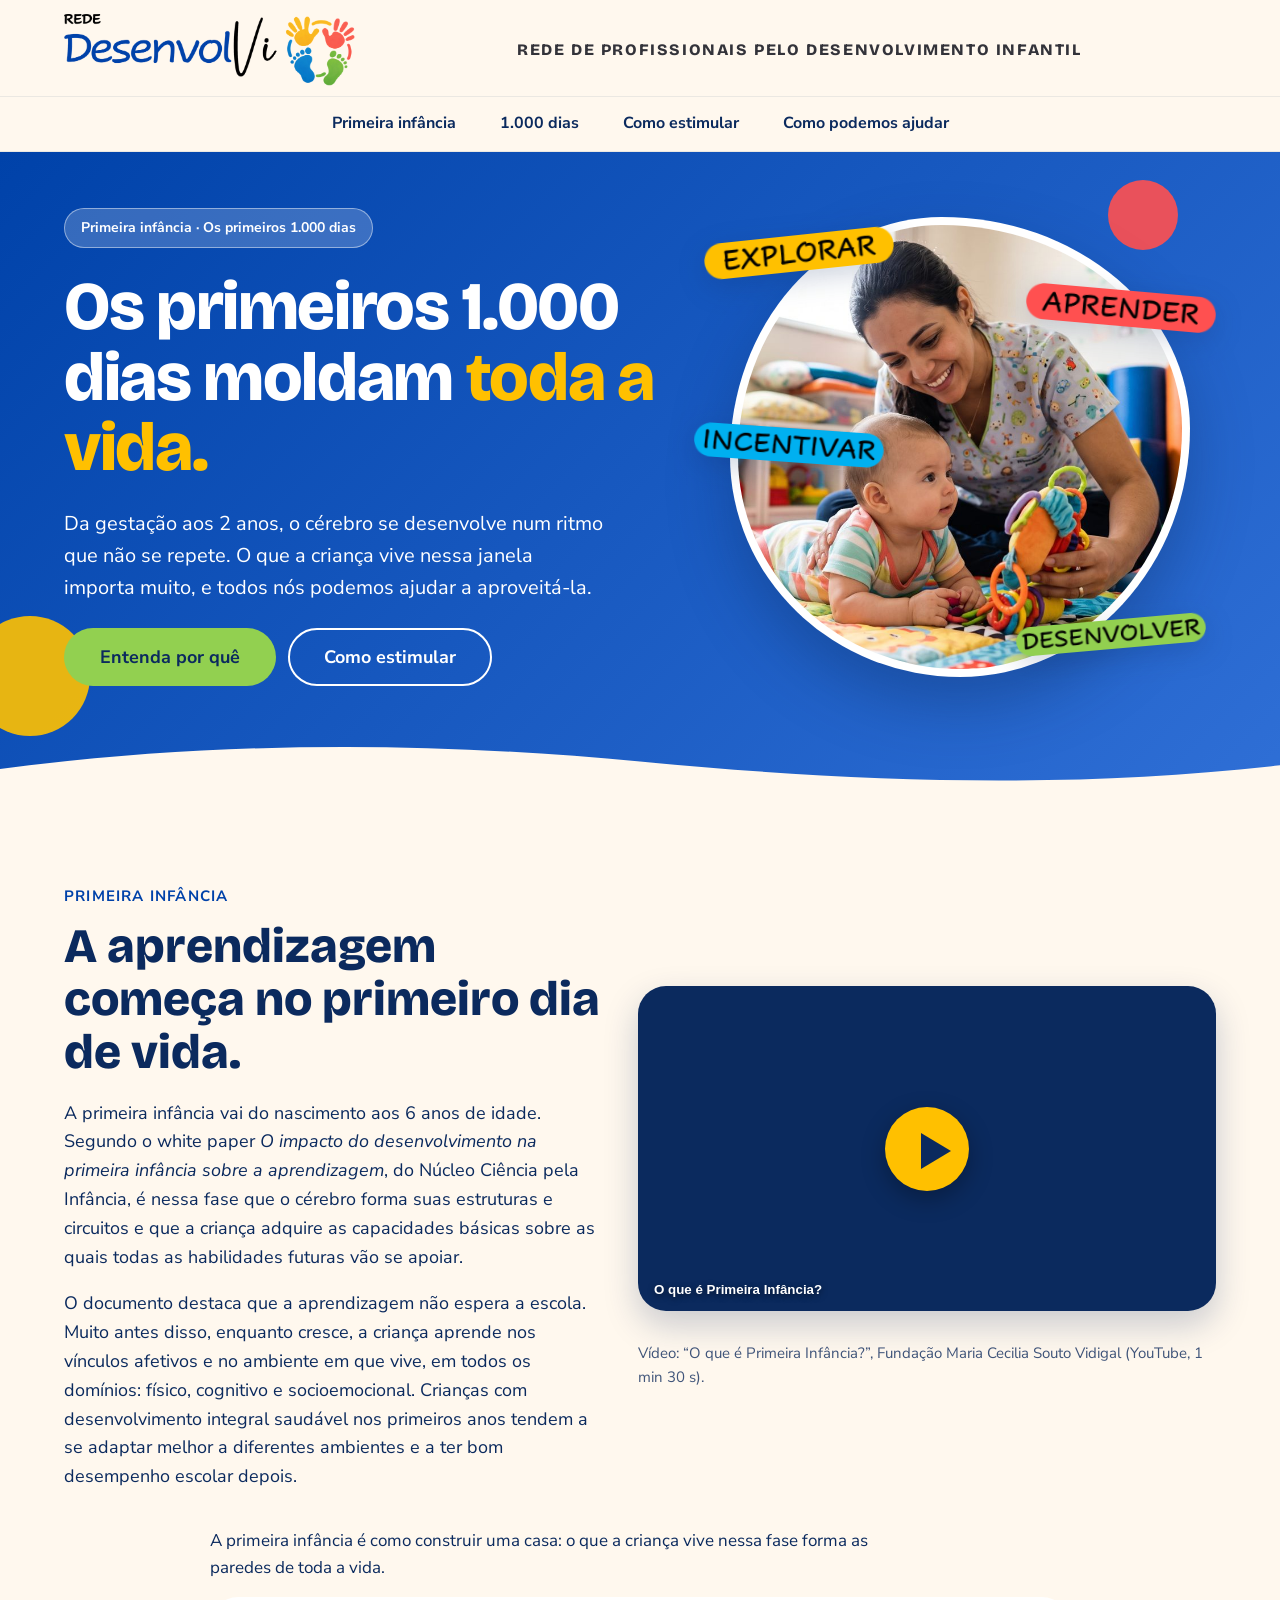
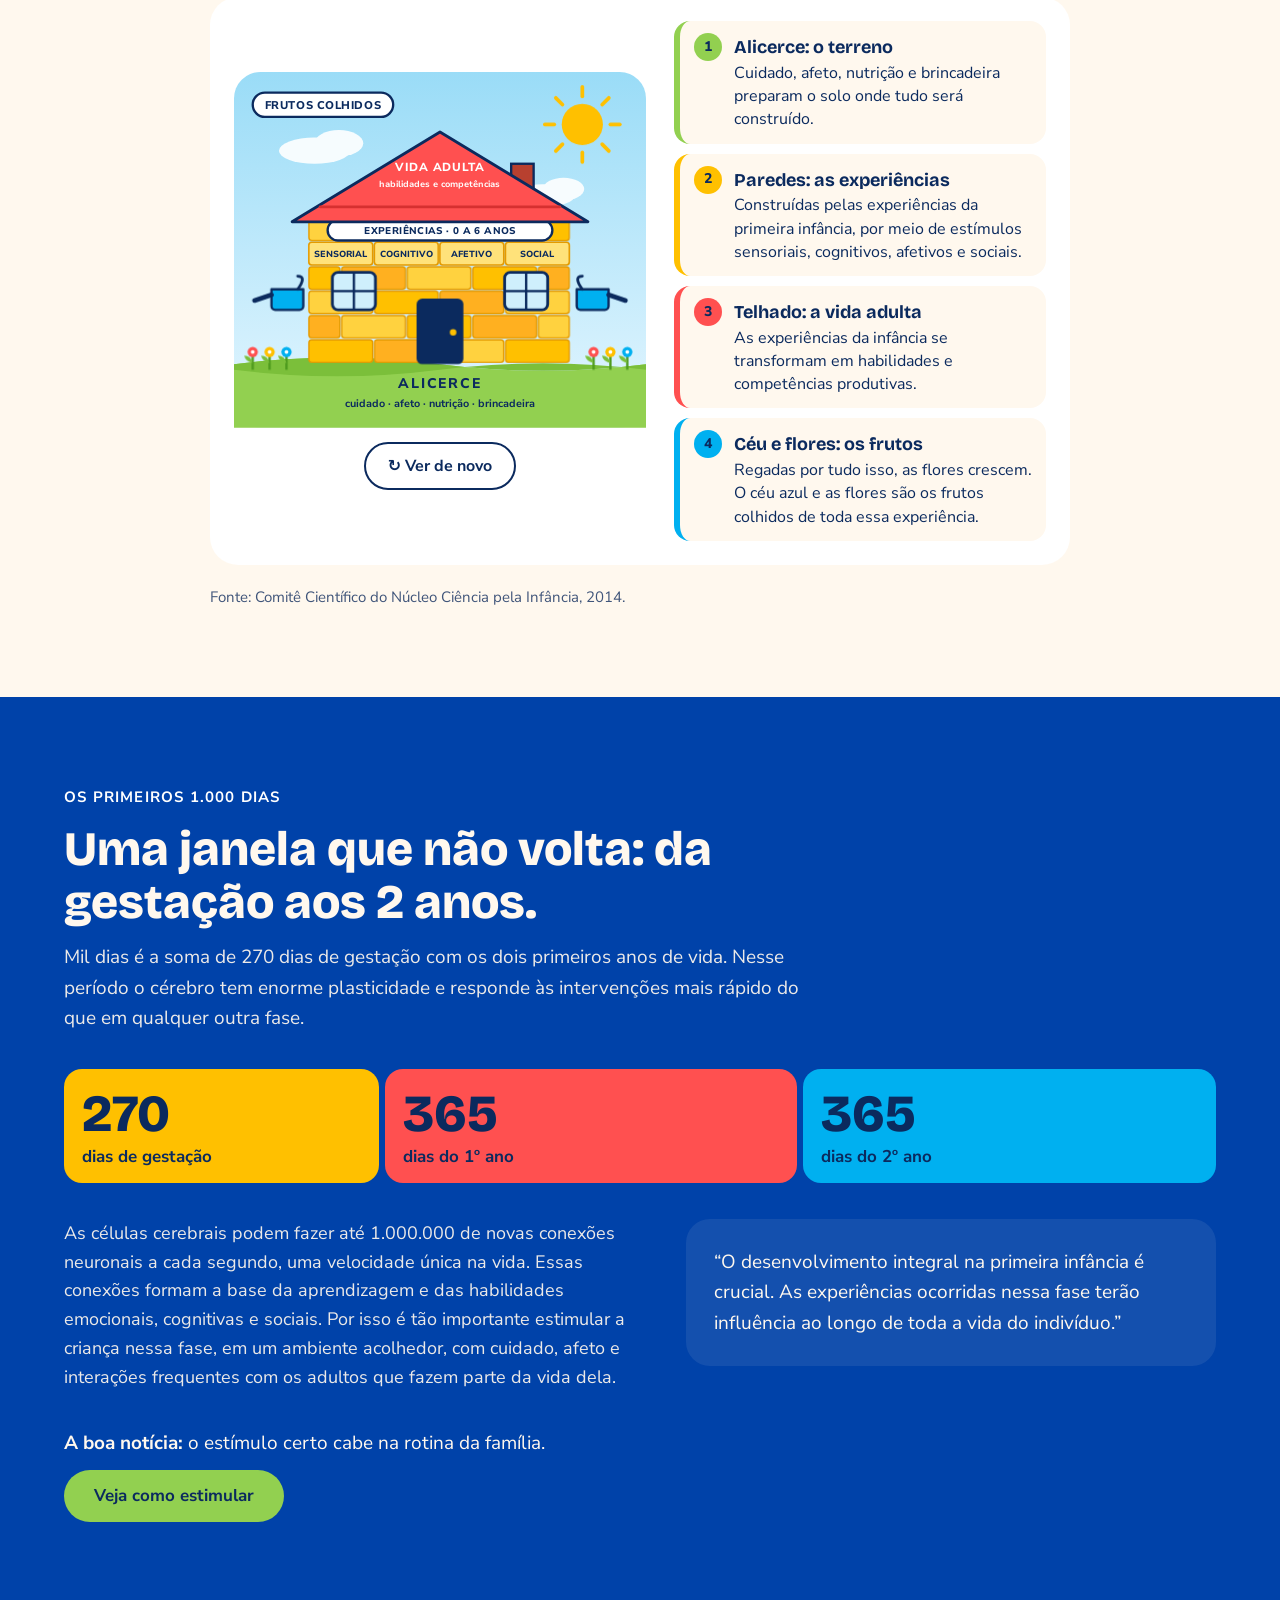
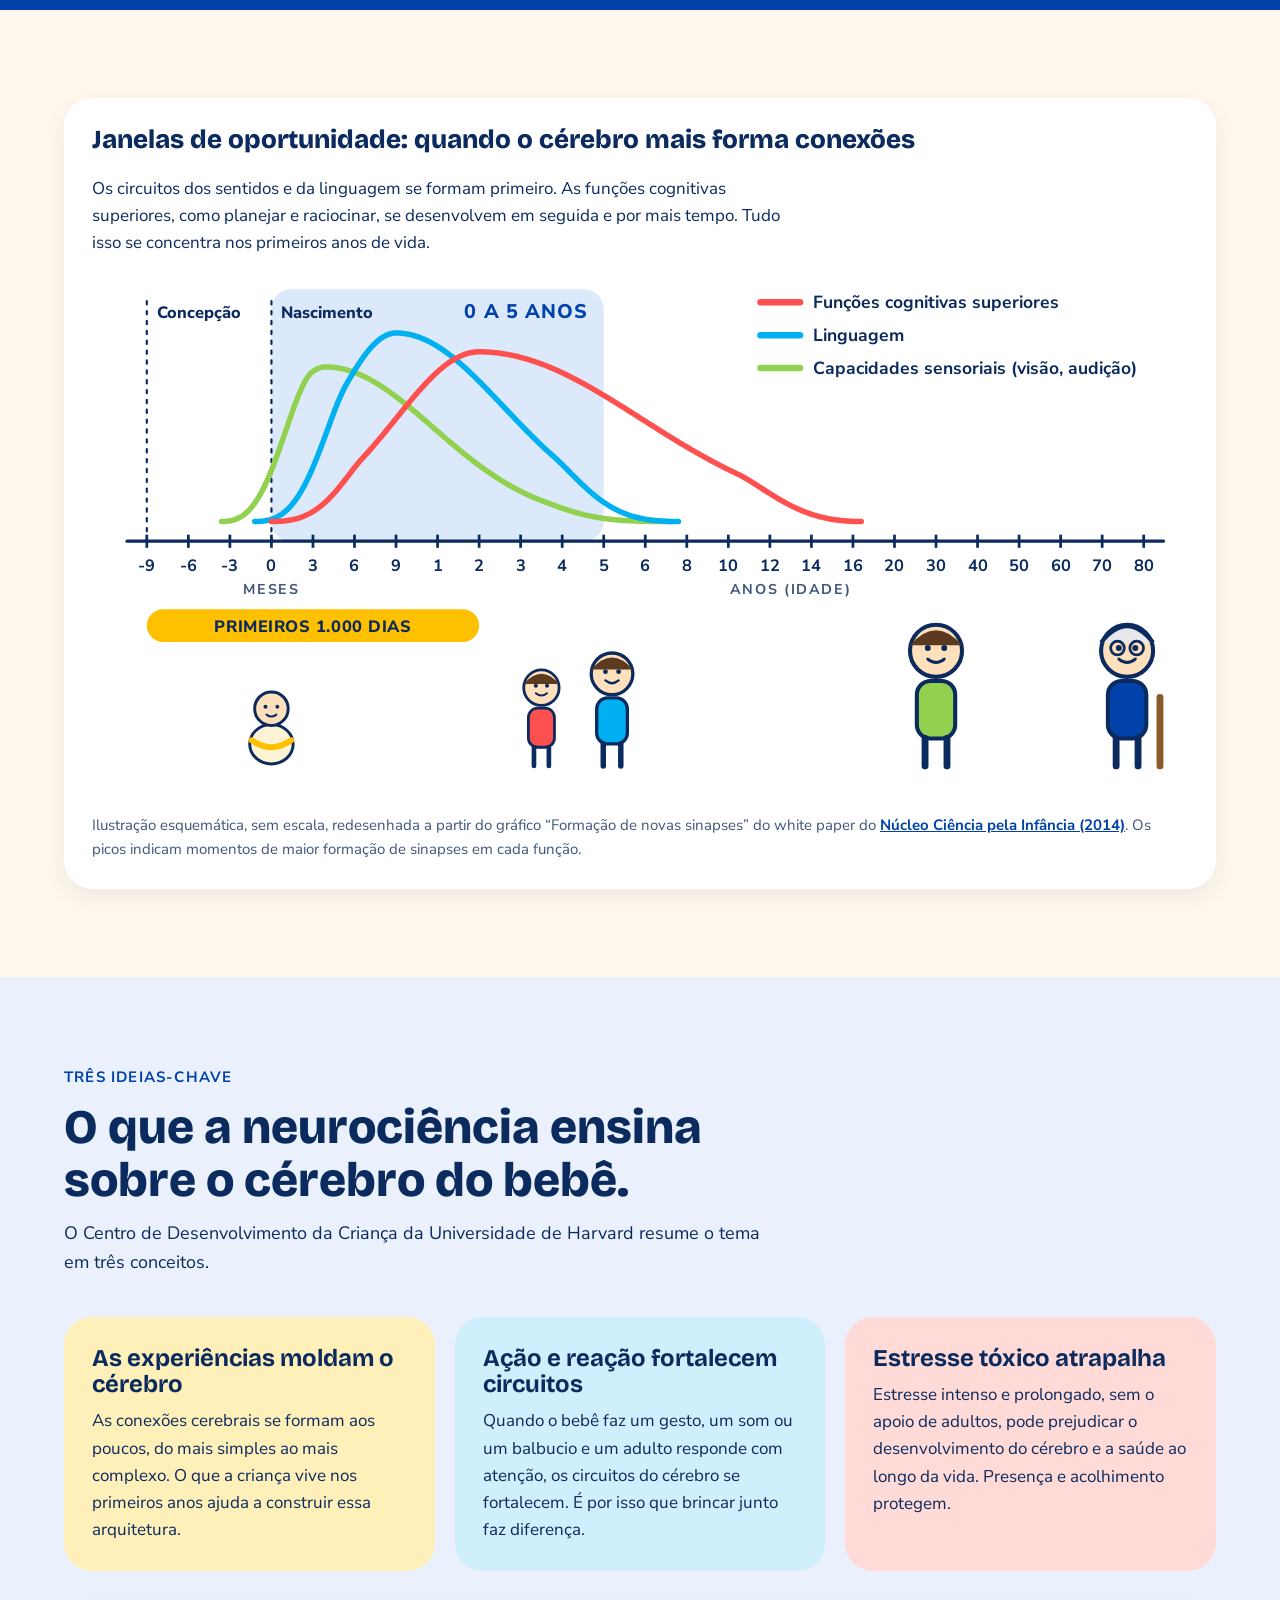
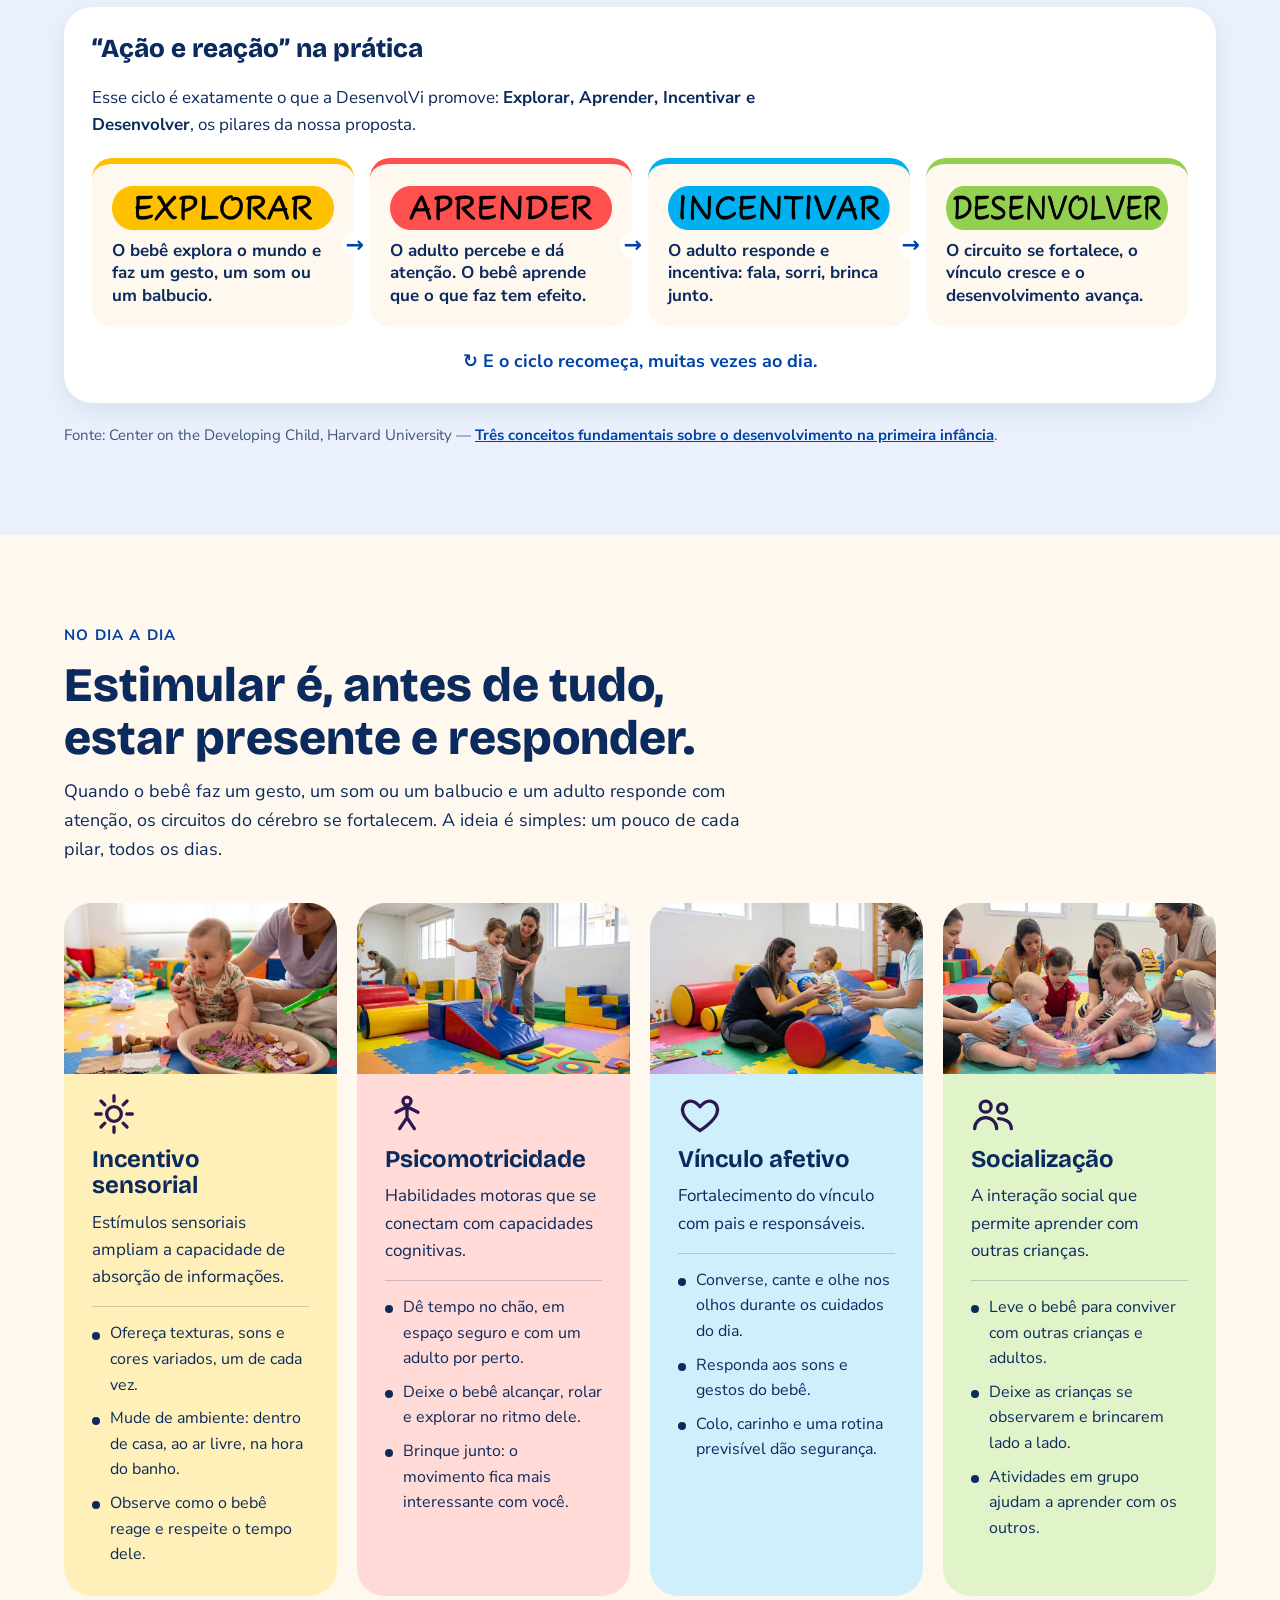
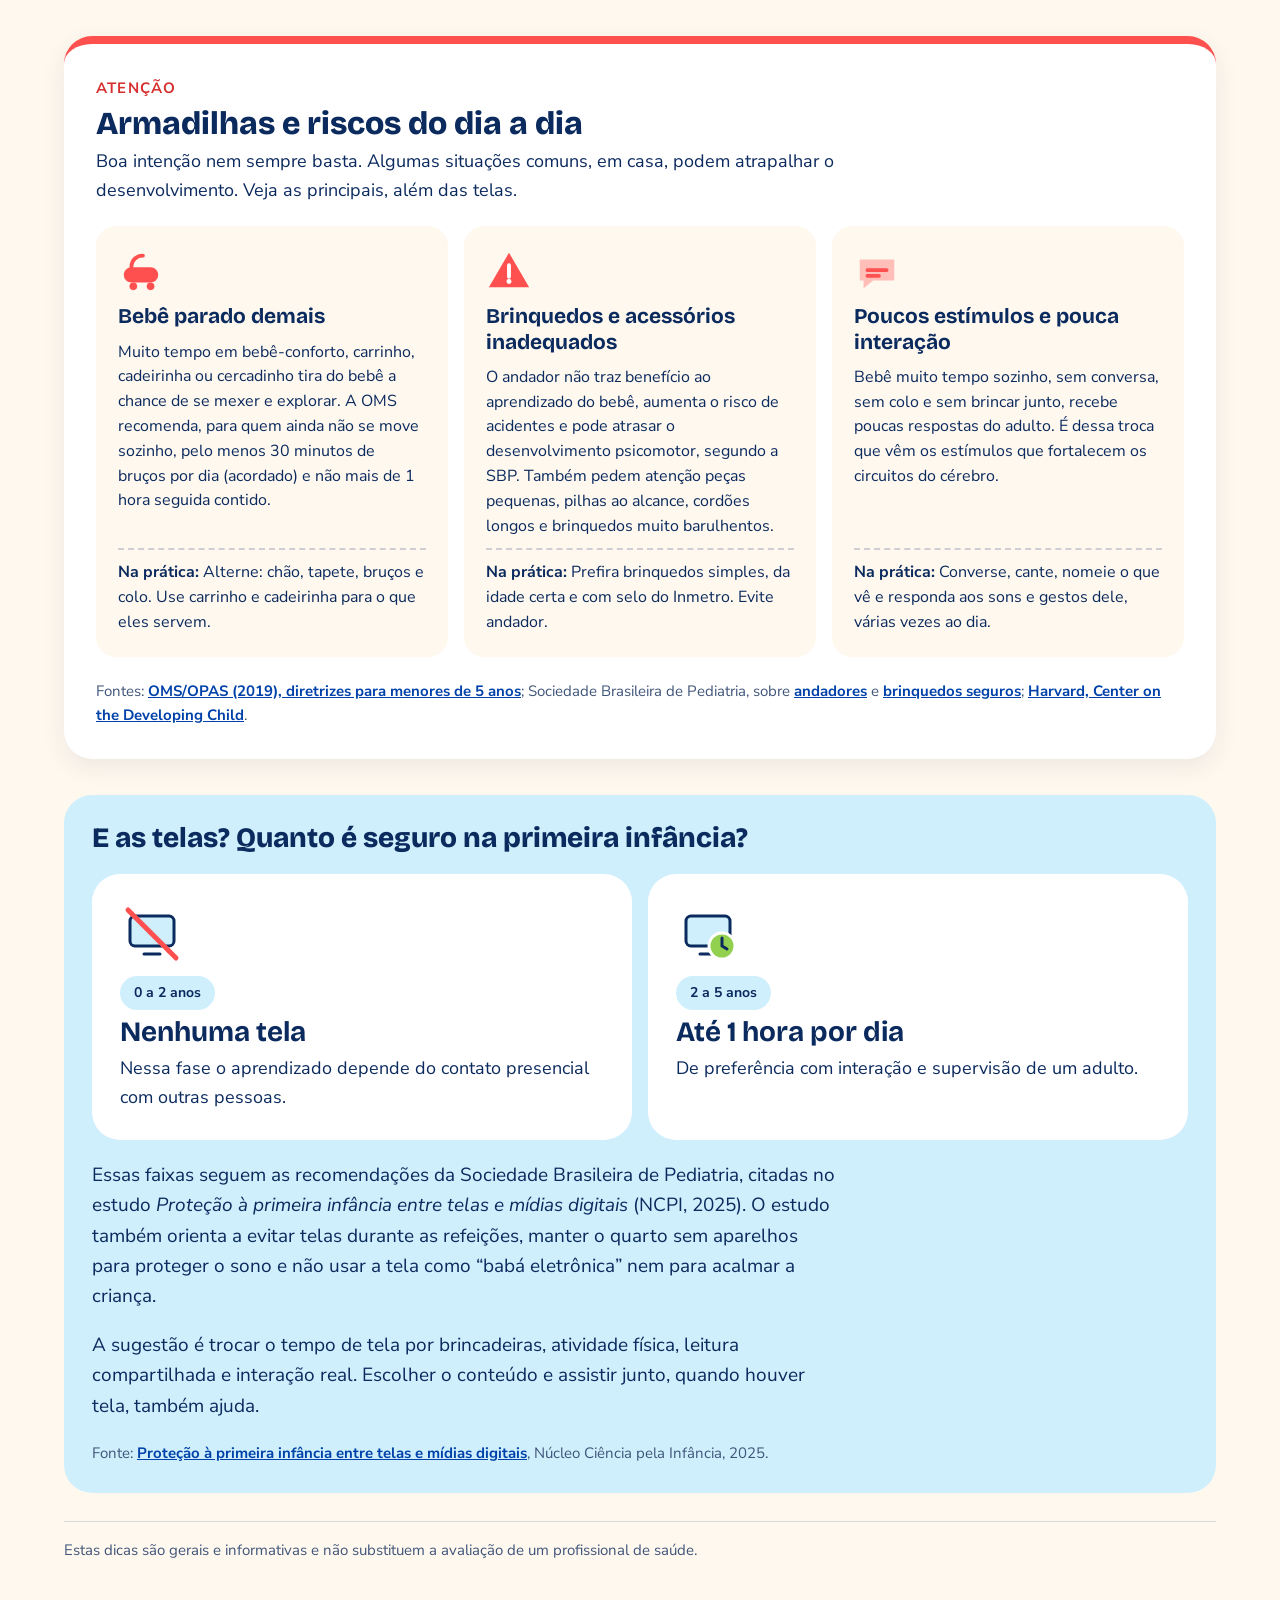
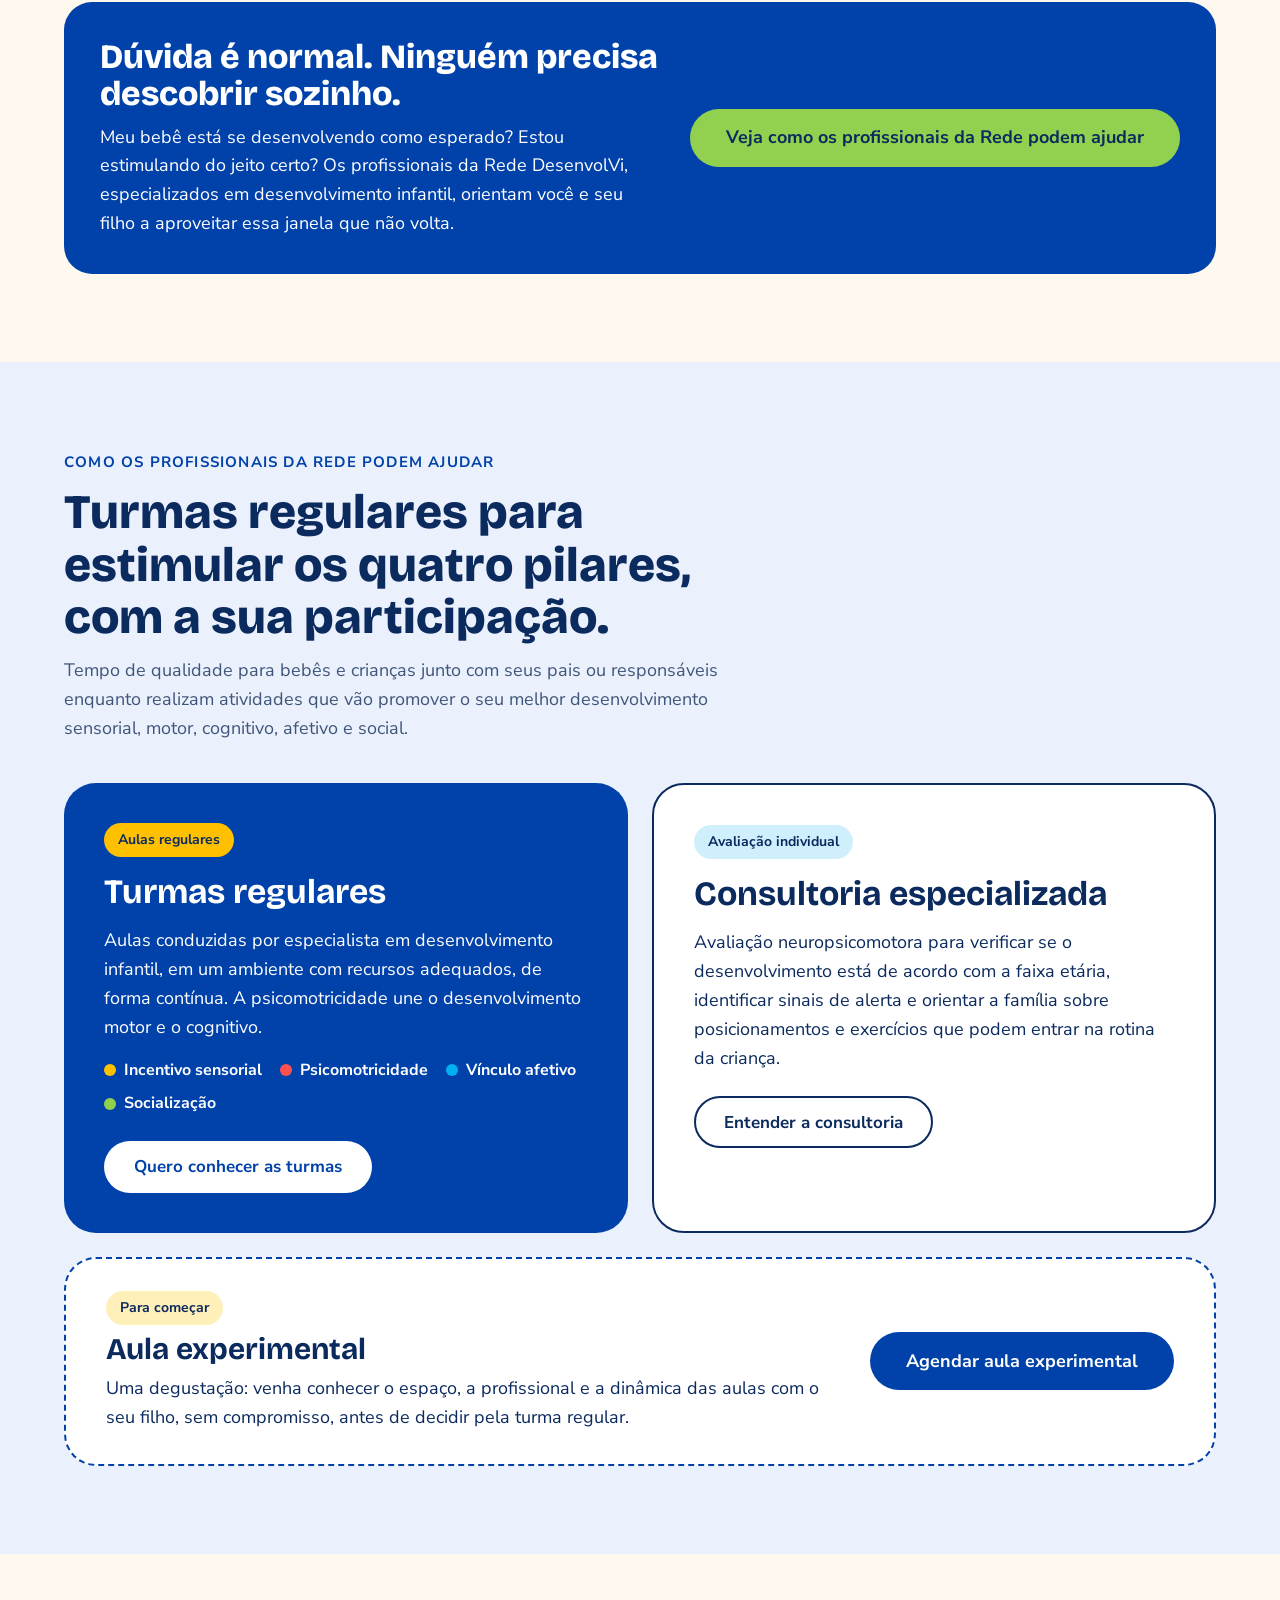
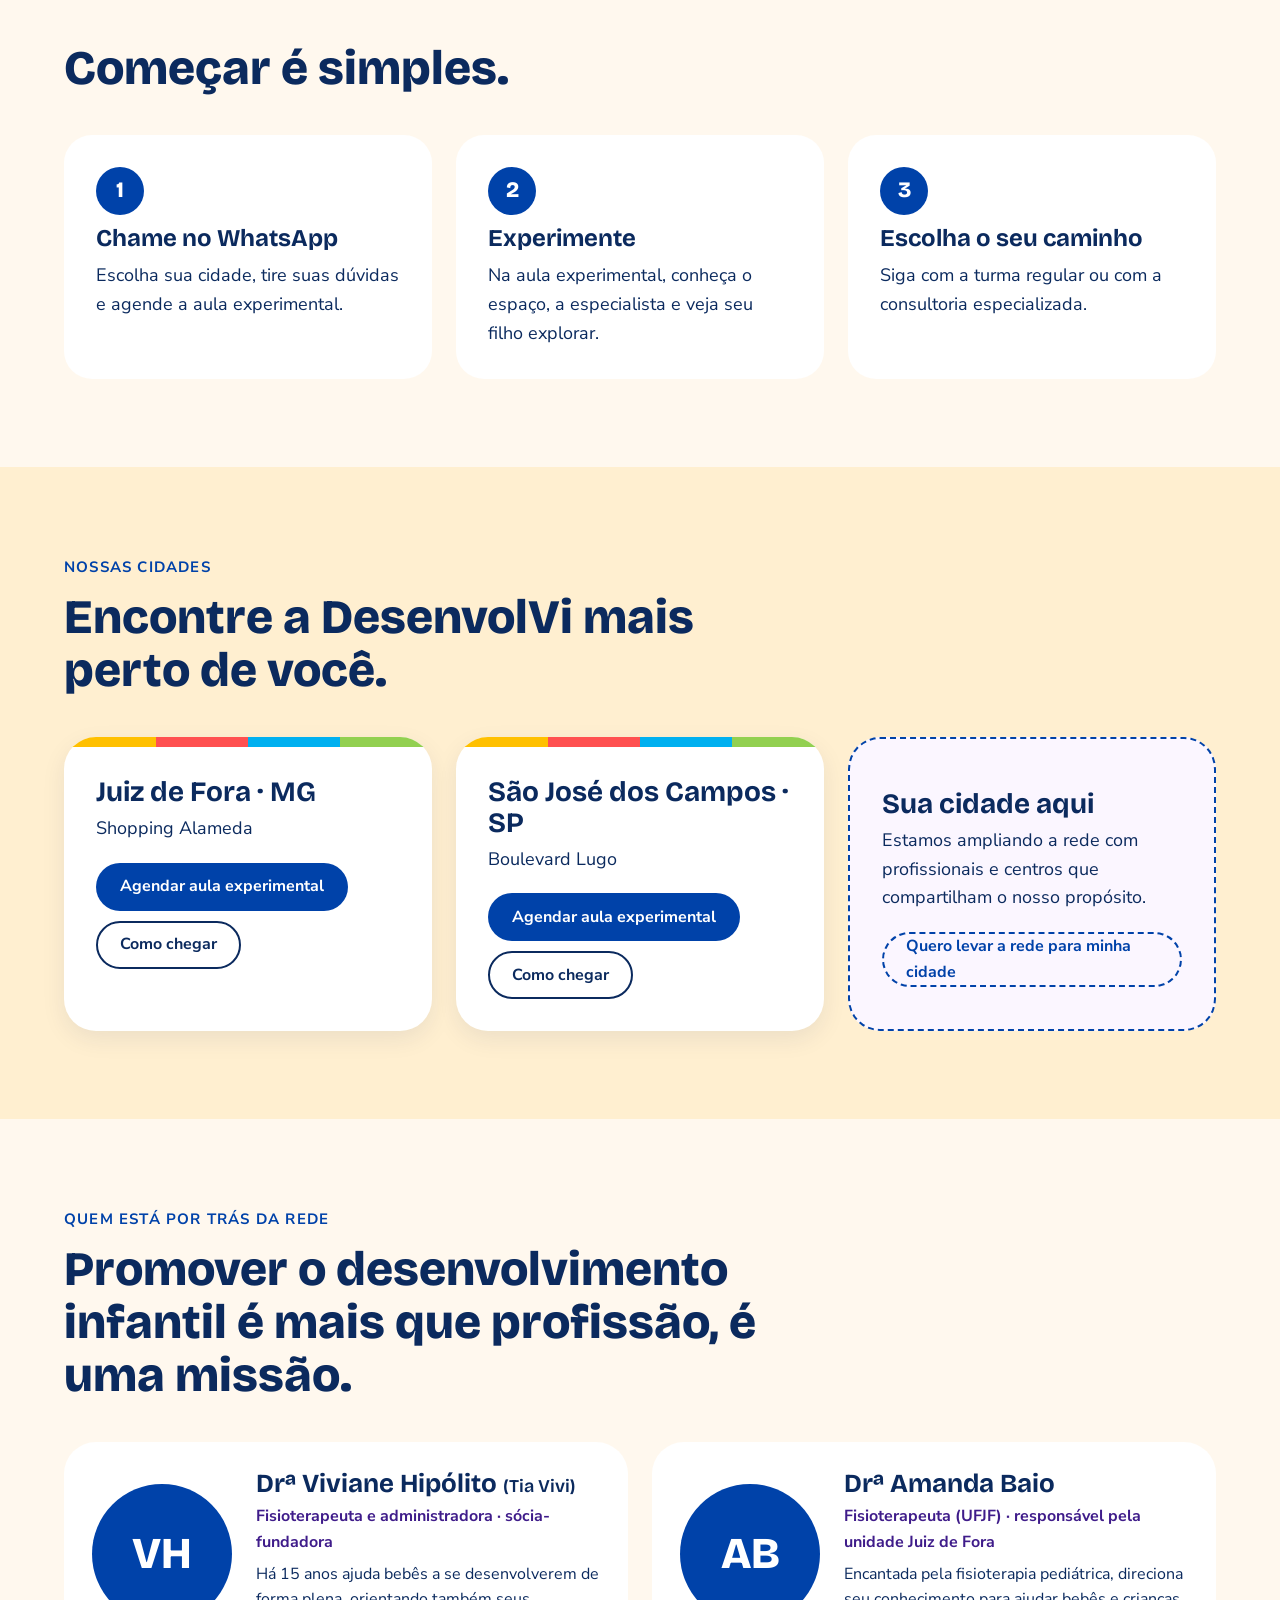
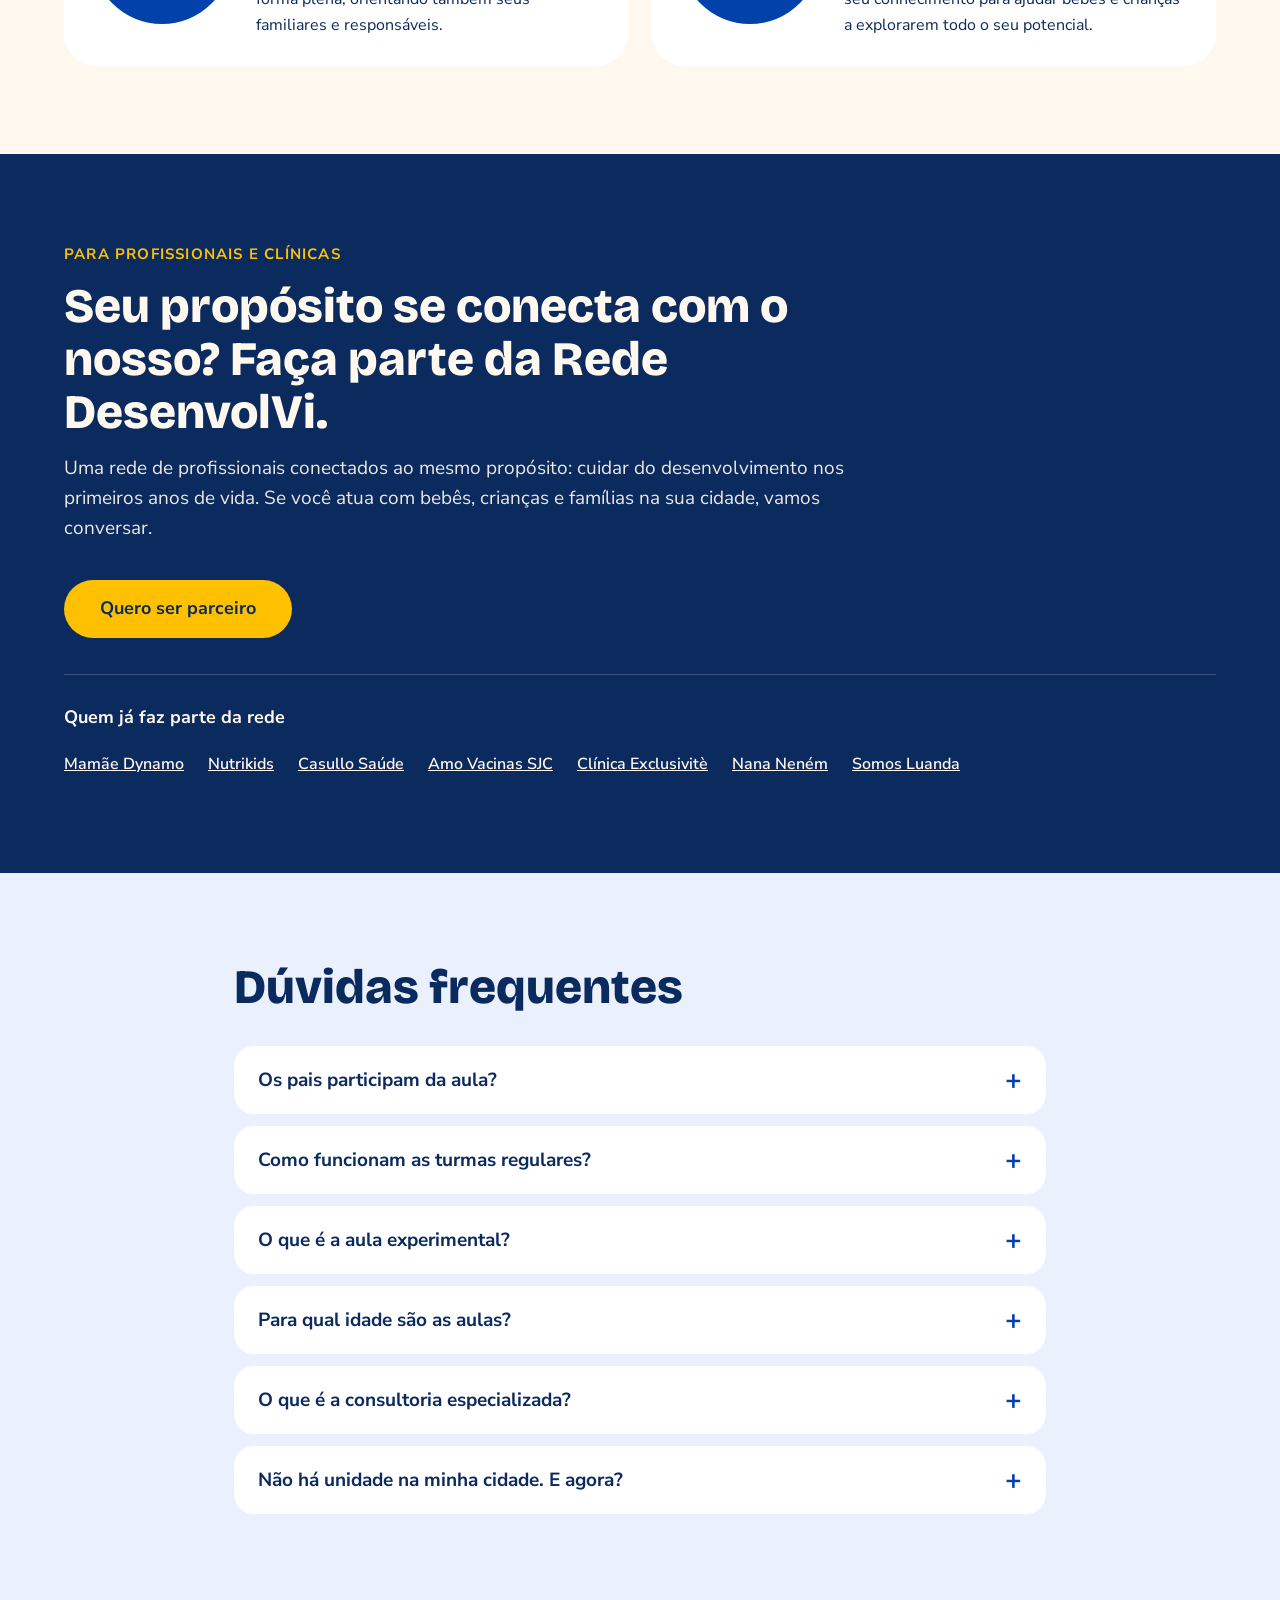
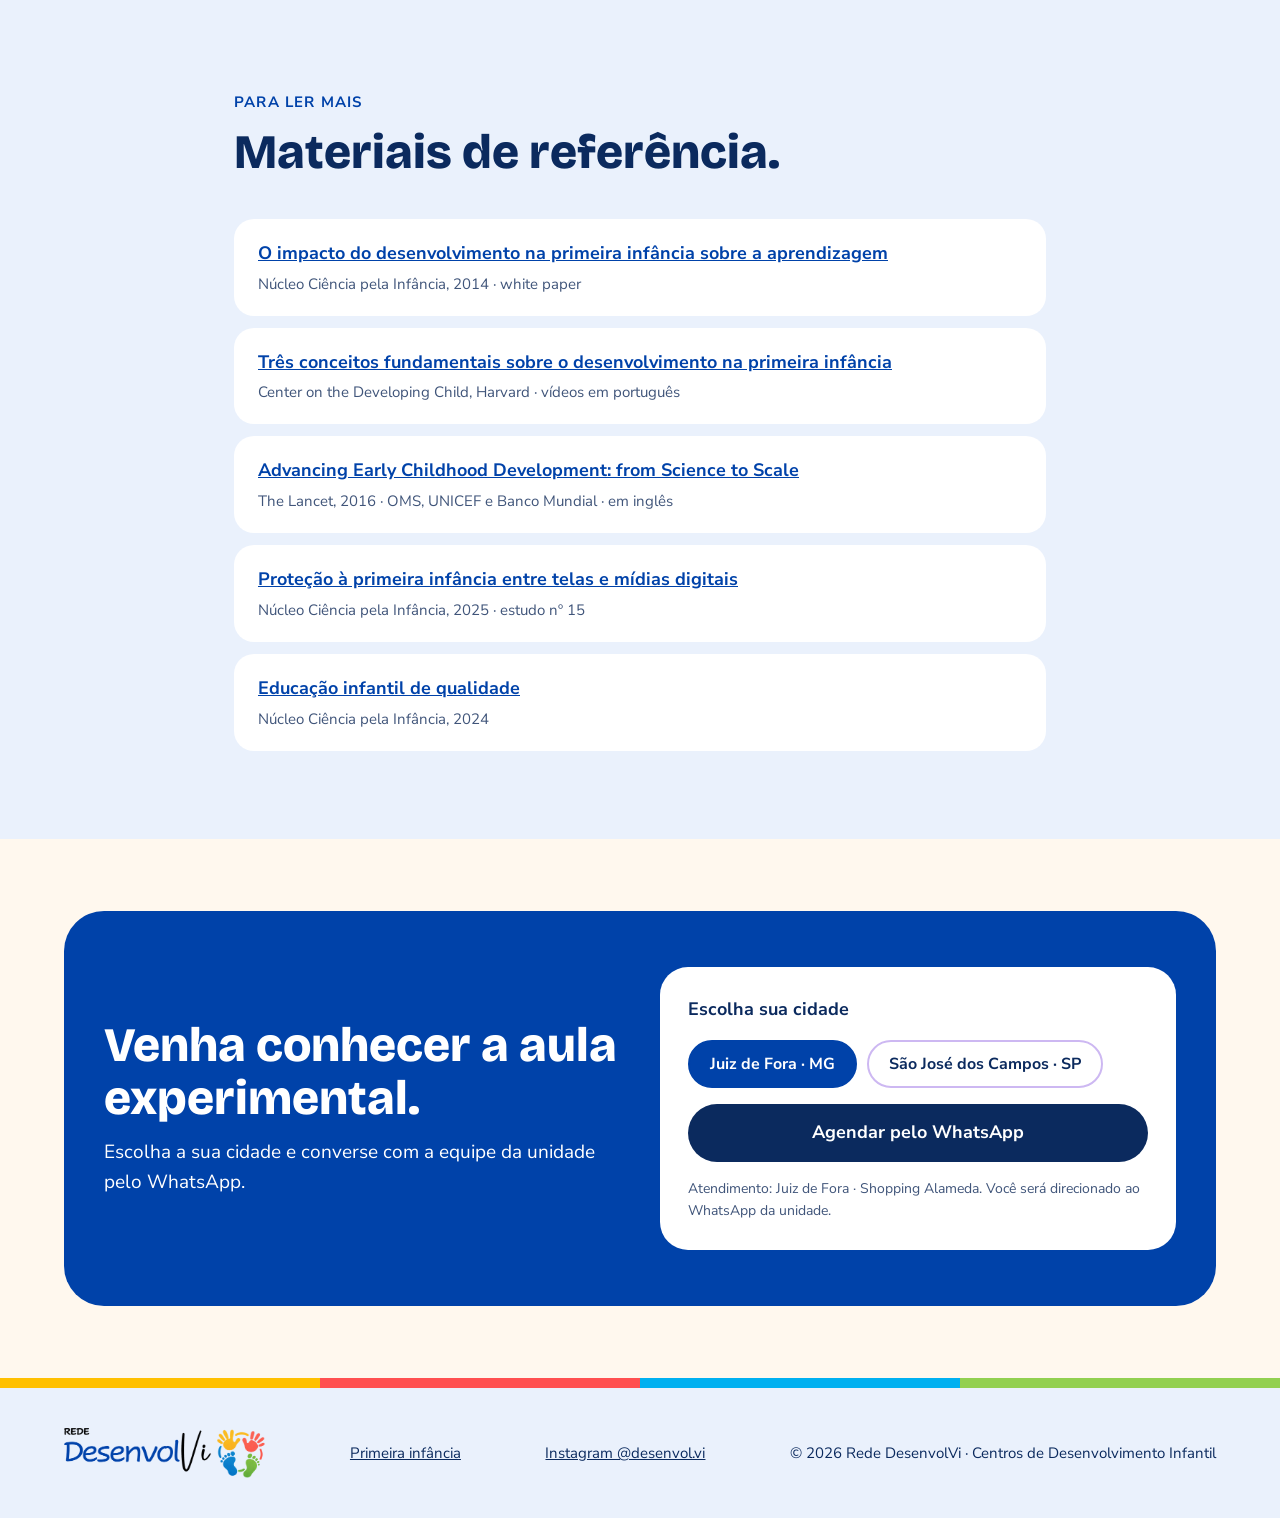
==== primeira-infancia.html @ 89bd02f7 "Site Rede DesenvolVi: versão inicial Co-Authored-By: Claude Sonnet 5.5 <noreply@anthropic.com> Claud" ====
<!doctype html>
<html lang="pt-BR"><head><meta charset="utf-8"><meta http-equiv="refresh" content="0; url=index.html#primeira-infancia"><link rel="canonical" href="index.html#primeira-infancia"><title>Primeira infância — Rede DesenvolVi</title></head><body><p><a href="index.html#primeira-infancia">Ir para Primeira infância</a></p><script>location.replace("index.html#primeira-infancia")</script></body></html>
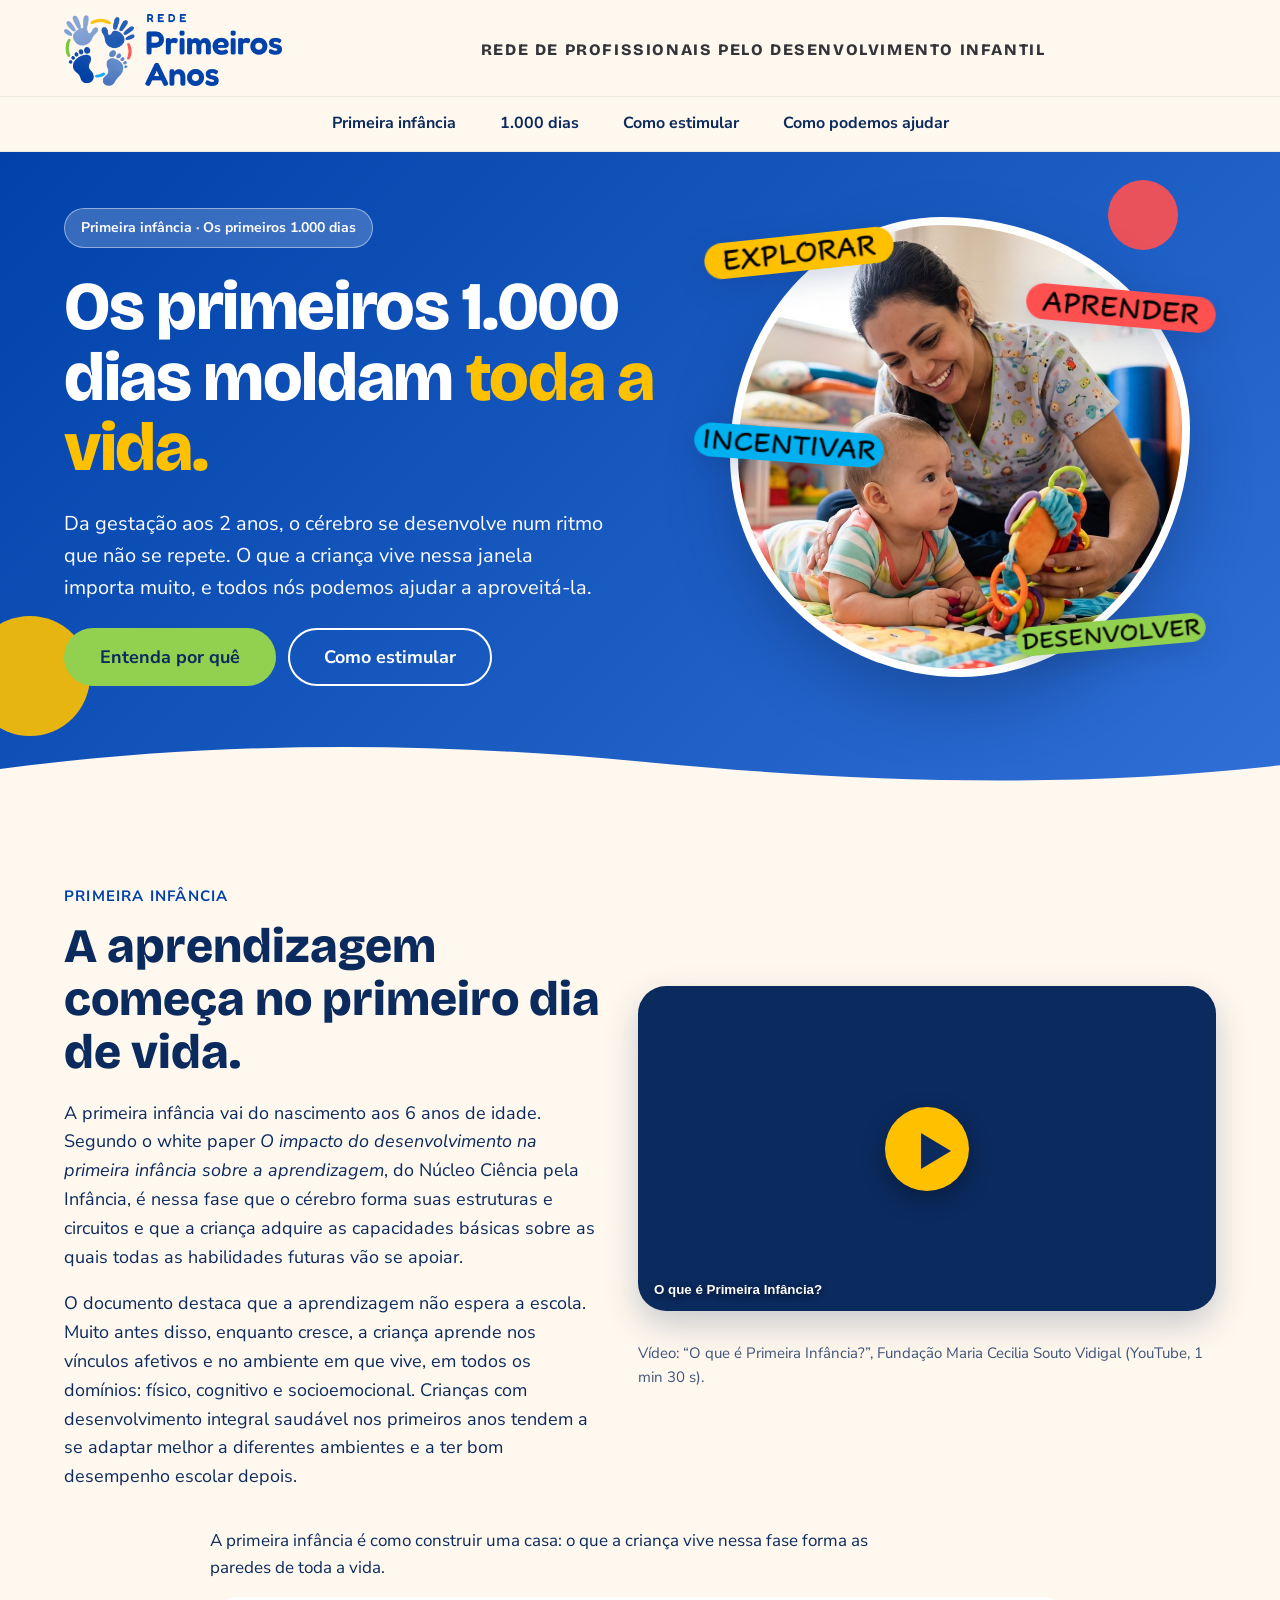
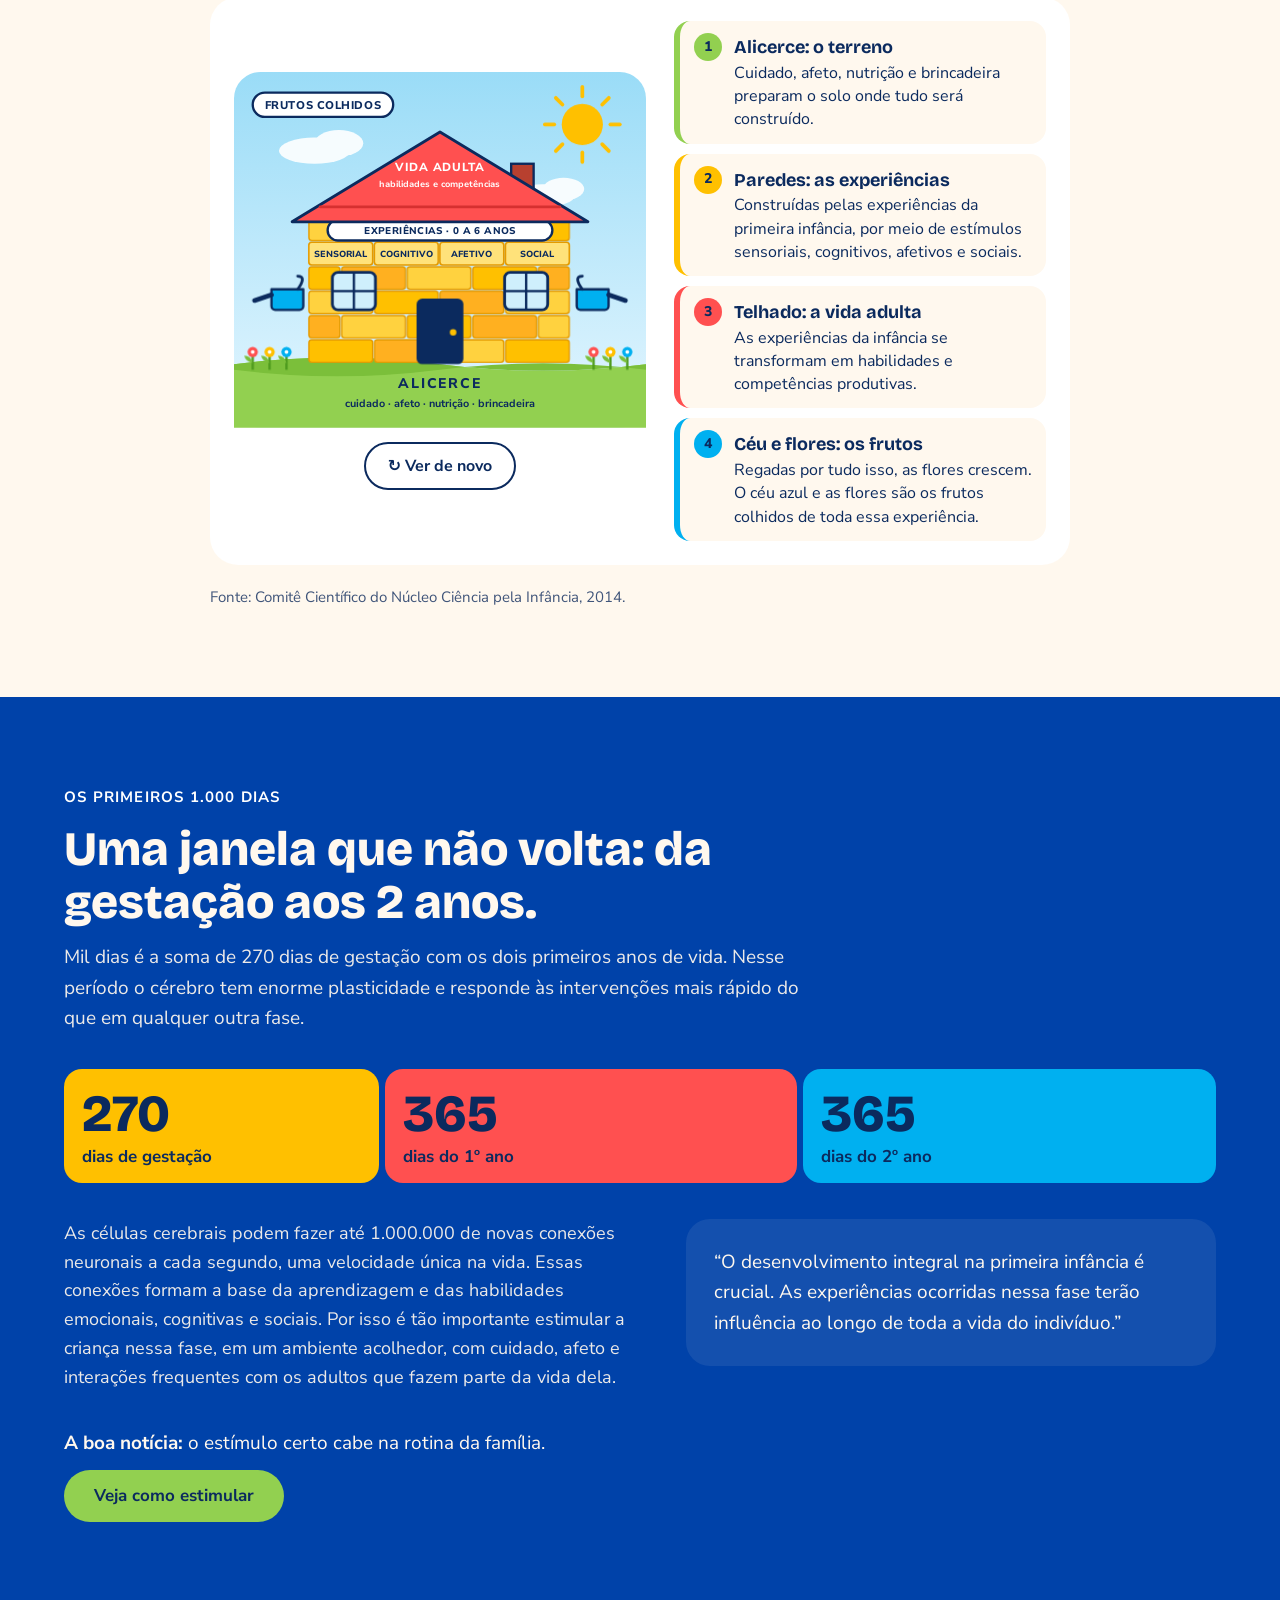
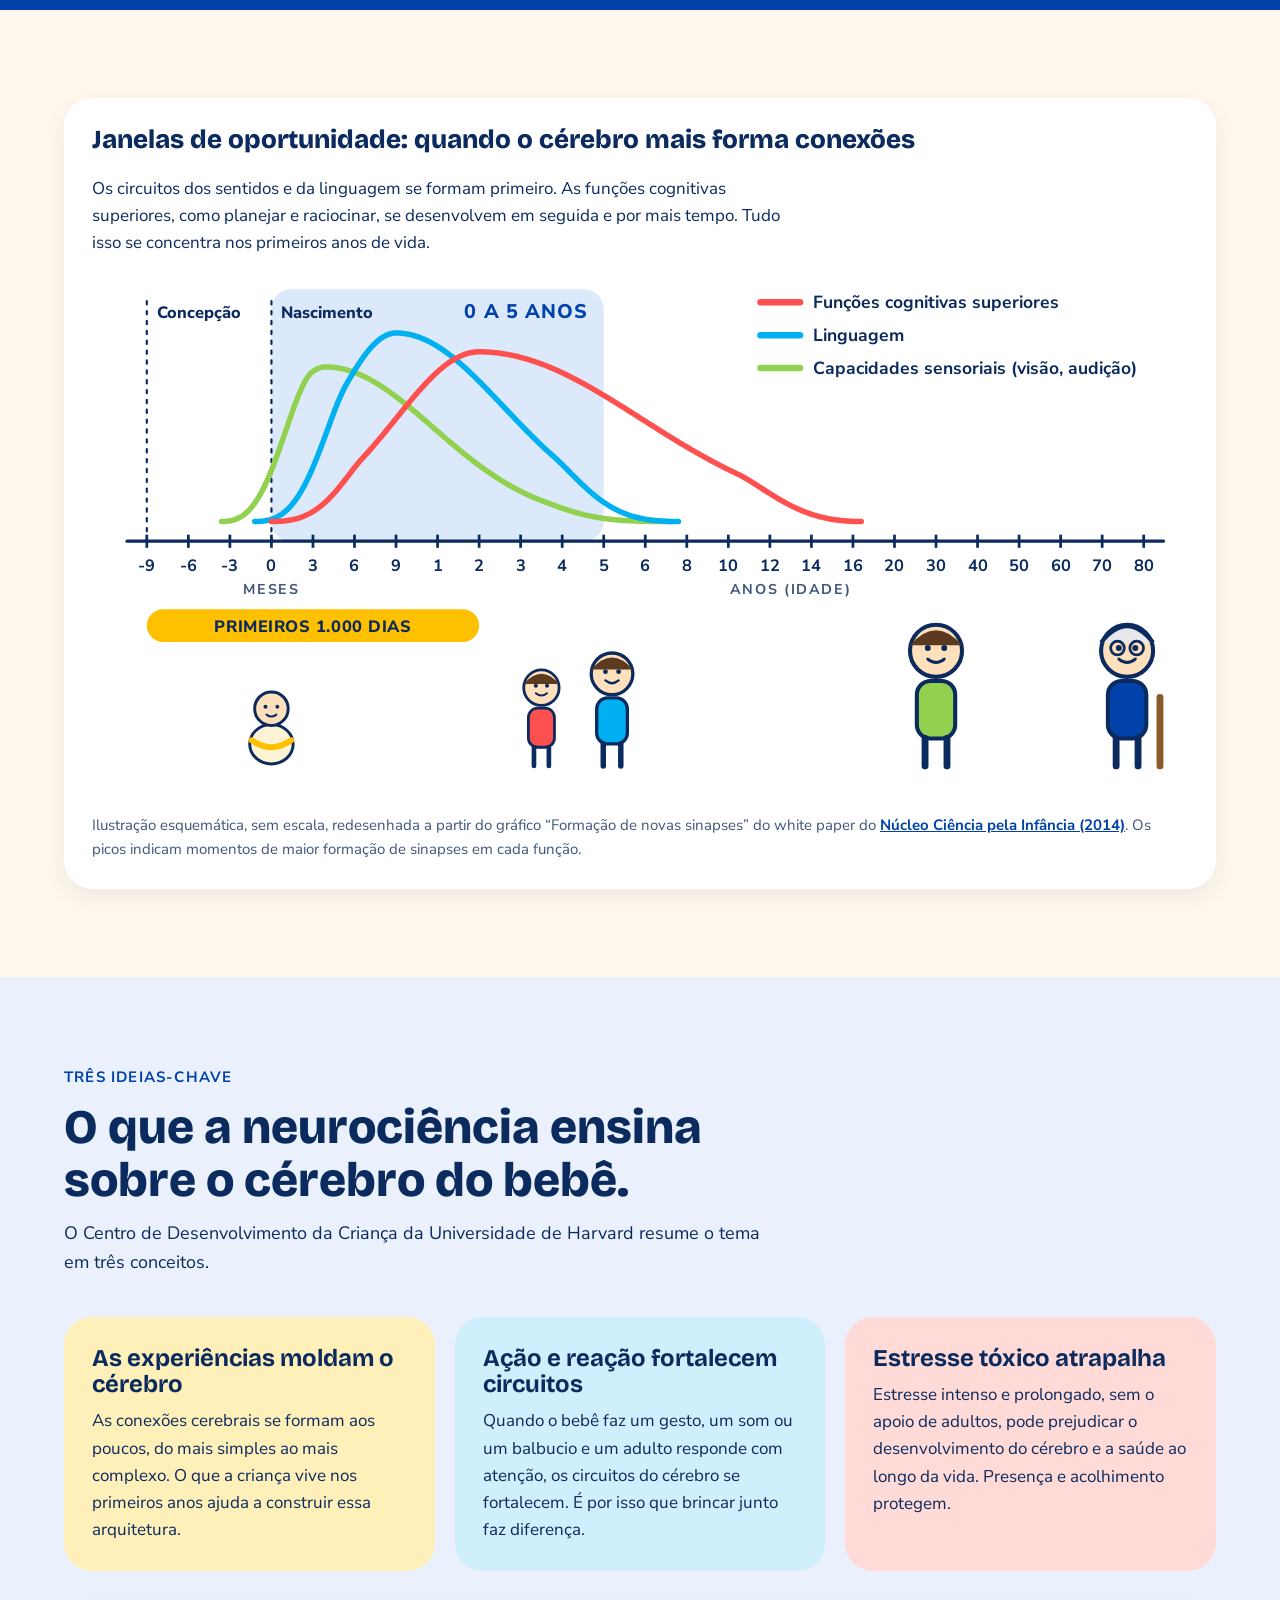
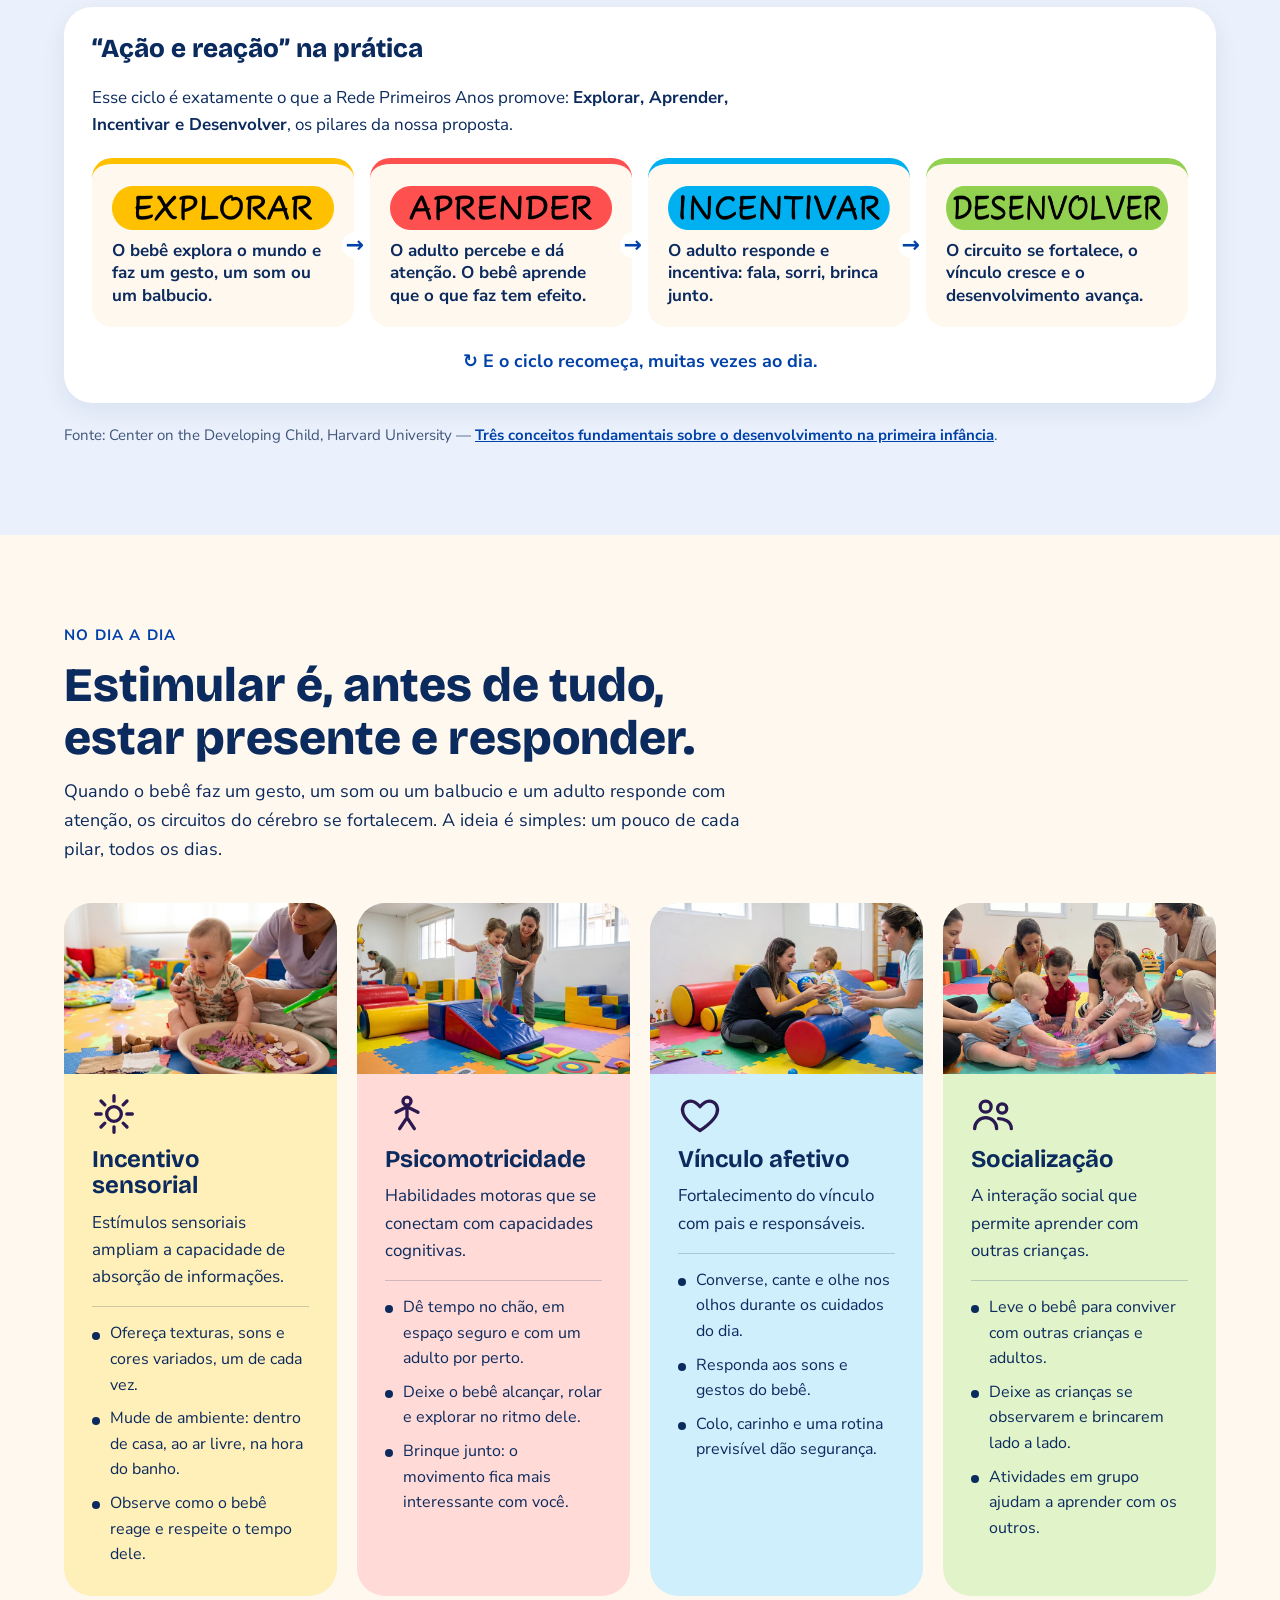
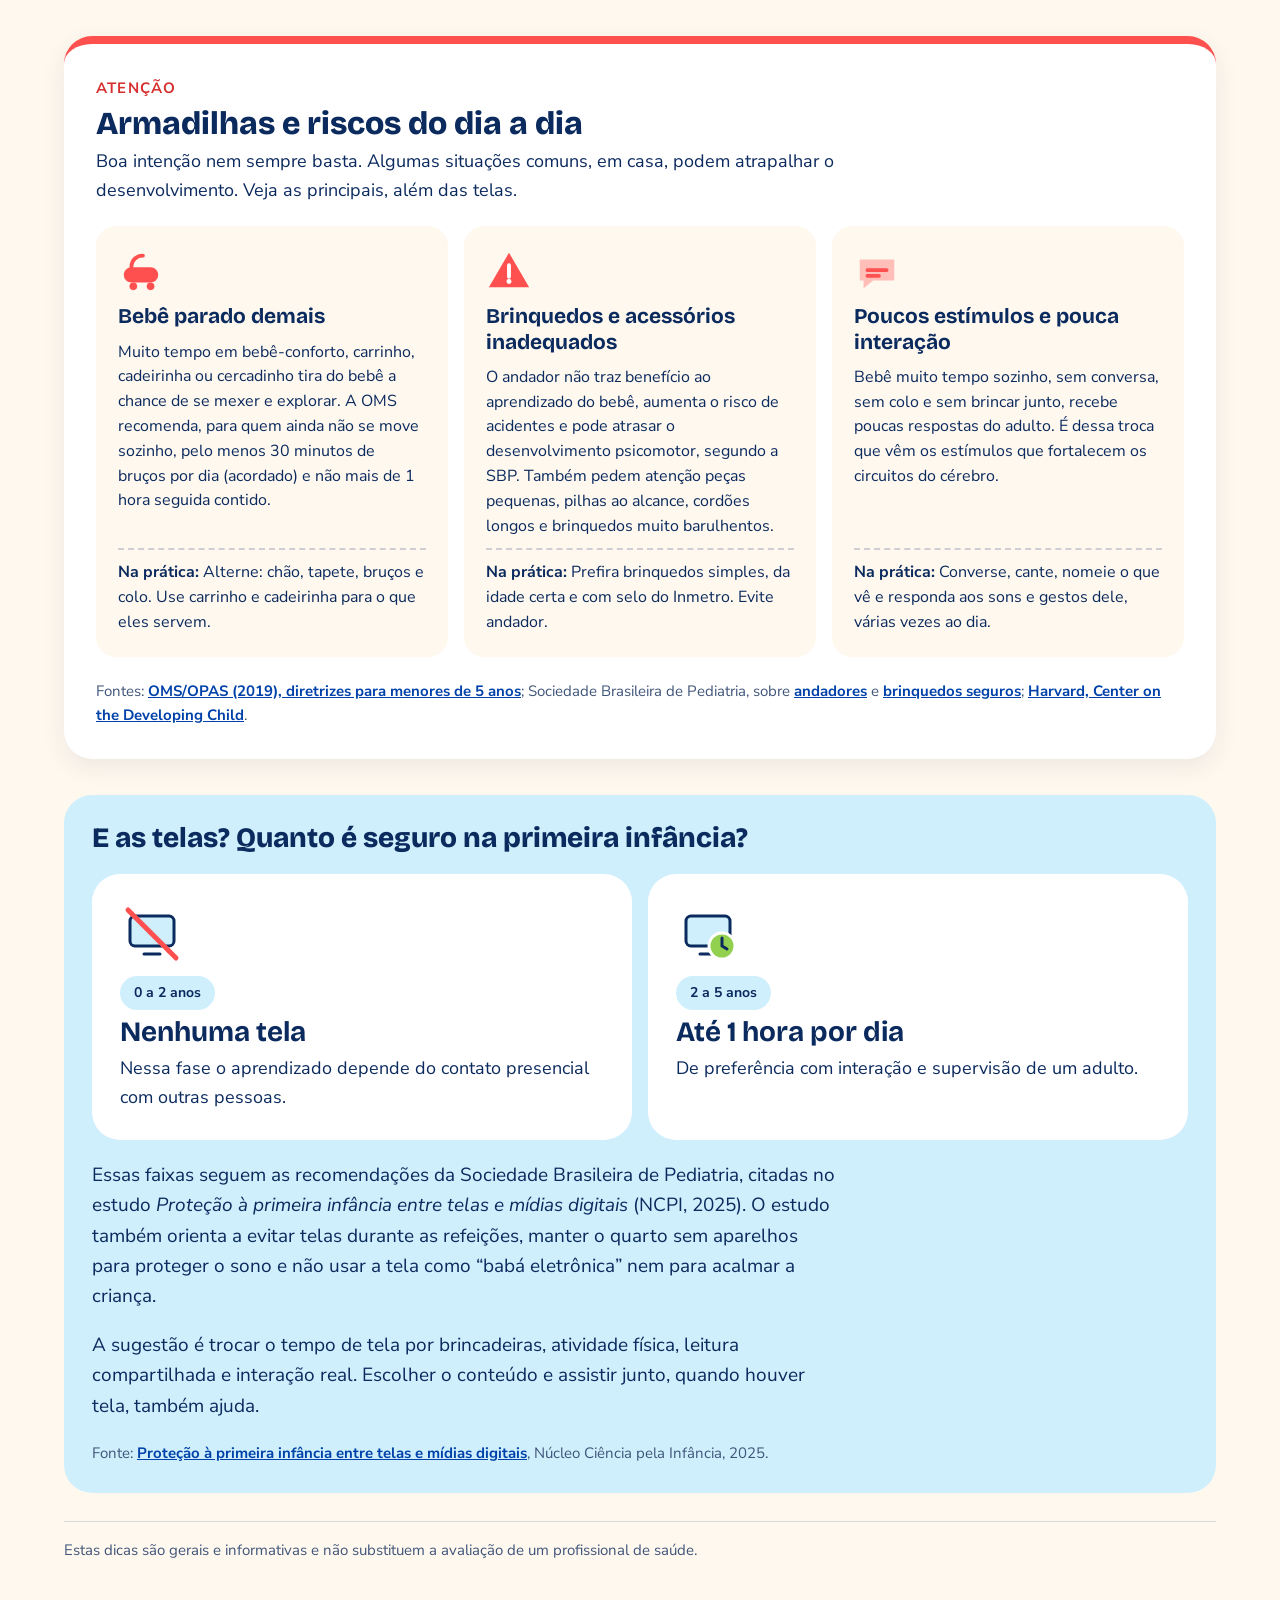
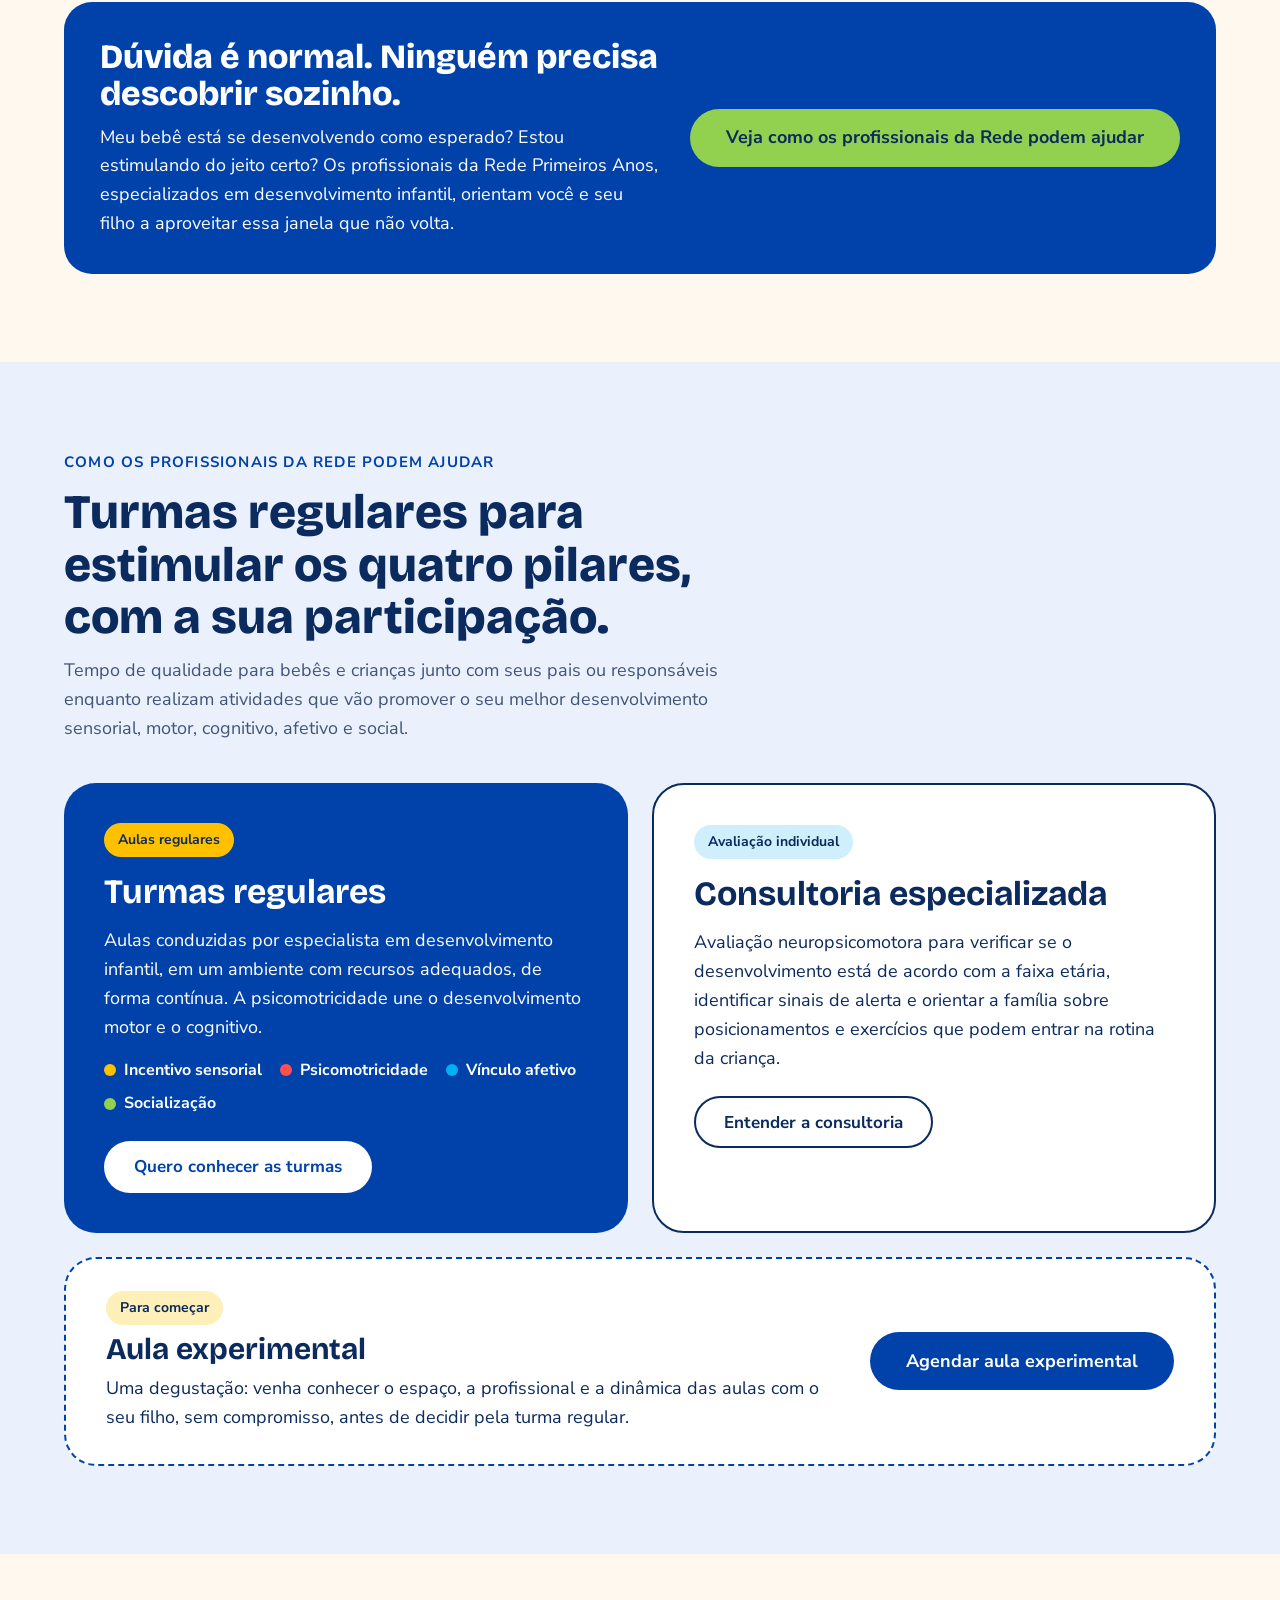
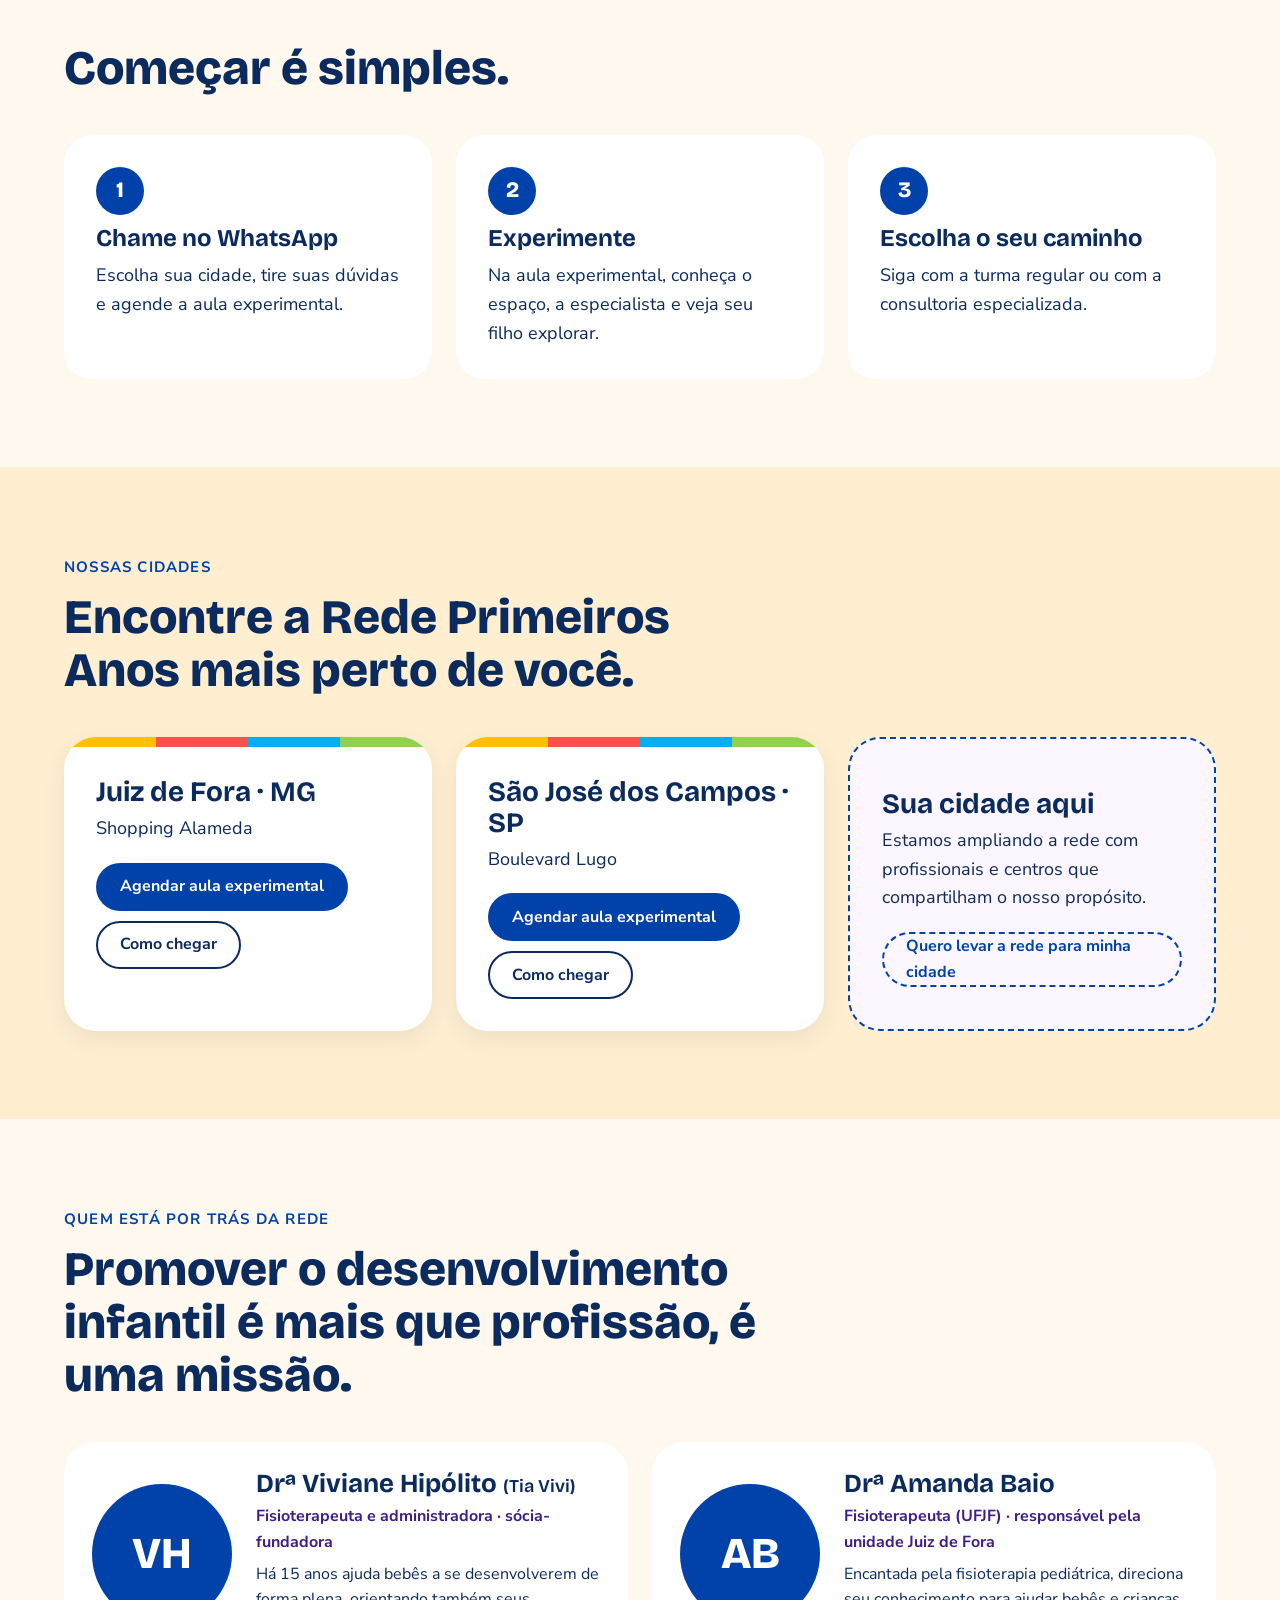
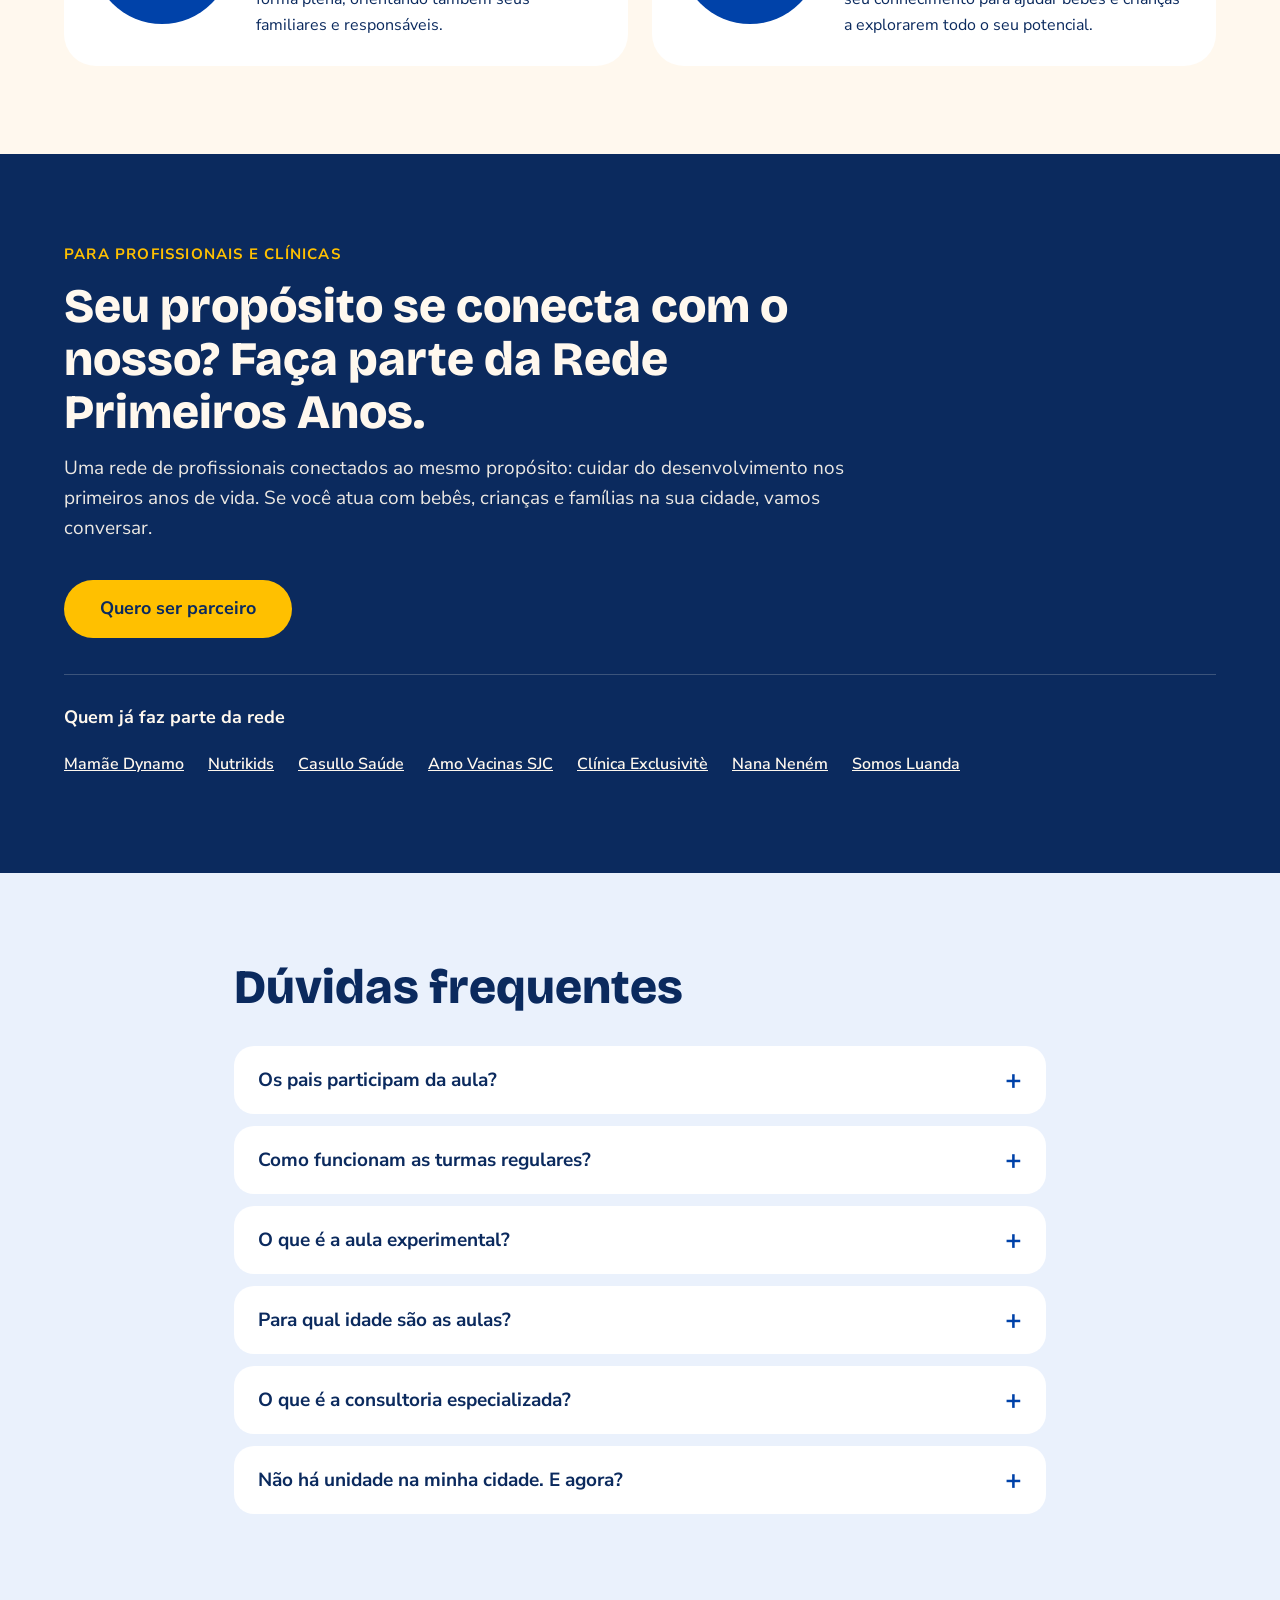
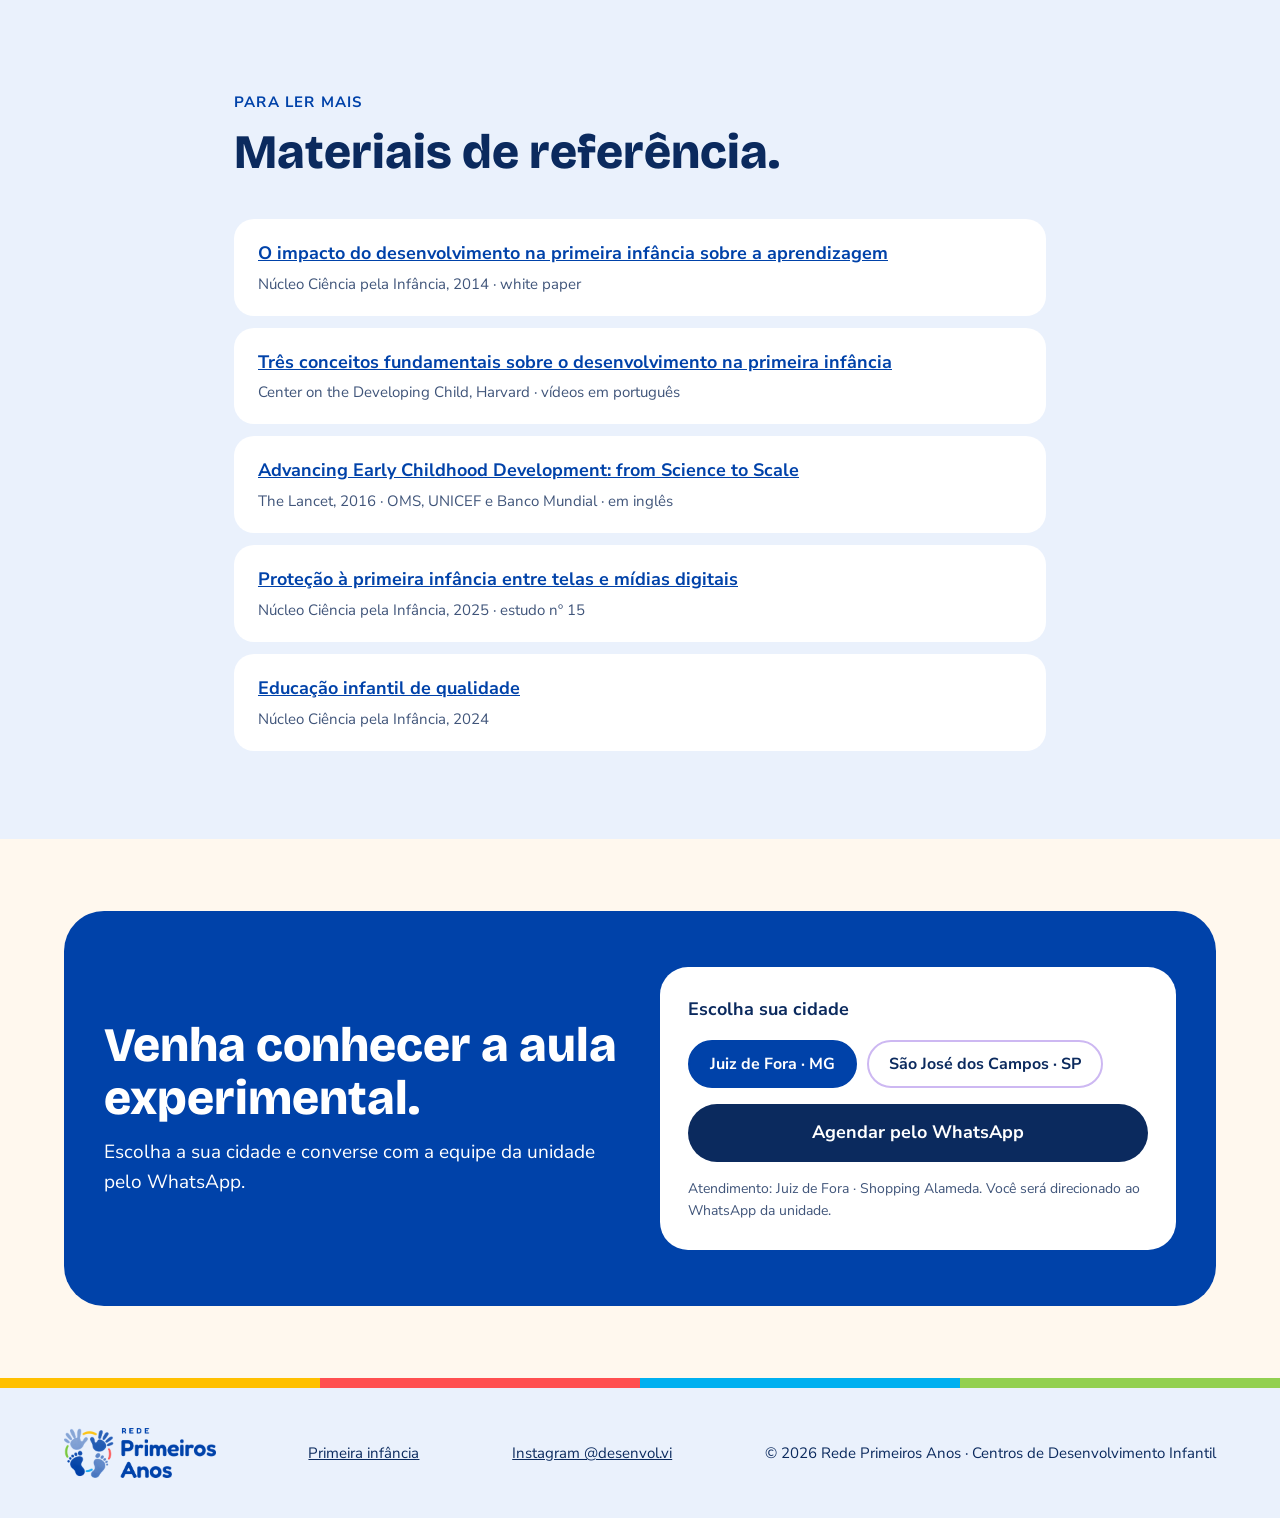
==== commit 4a9bb18e: "Nova marca: Rede Primeiros Anos (logos e textos) Co-Authored-By: Claude Sonnet 5.5 <noreply@anthropi" ====
--- a/primeira-infancia.html
+++ b/primeira-infancia.html
@@ -1,2 +1,2 @@
 <!doctype html>
-<html lang="pt-BR"><head><meta charset="utf-8"><meta http-equiv="refresh" content="0; url=index.html#primeira-infancia"><link rel="canonical" href="index.html#primeira-infancia"><title>Primeira infância — Rede DesenvolVi</title></head><body><p><a href="index.html#primeira-infancia">Ir para Primeira infância</a></p><script>location.replace("index.html#primeira-infancia")</script></body></html>
+<html lang="pt-BR"><head><meta charset="utf-8"><meta http-equiv="refresh" content="0; url=index.html#primeira-infancia"><link rel="canonical" href="index.html#primeira-infancia"><title>Primeira infância — Rede Primeiros Anos</title></head><body><p><a href="index.html#primeira-infancia">Ir para Primeira infância</a></p><script>location.replace("index.html#primeira-infancia")</script></body></html>
